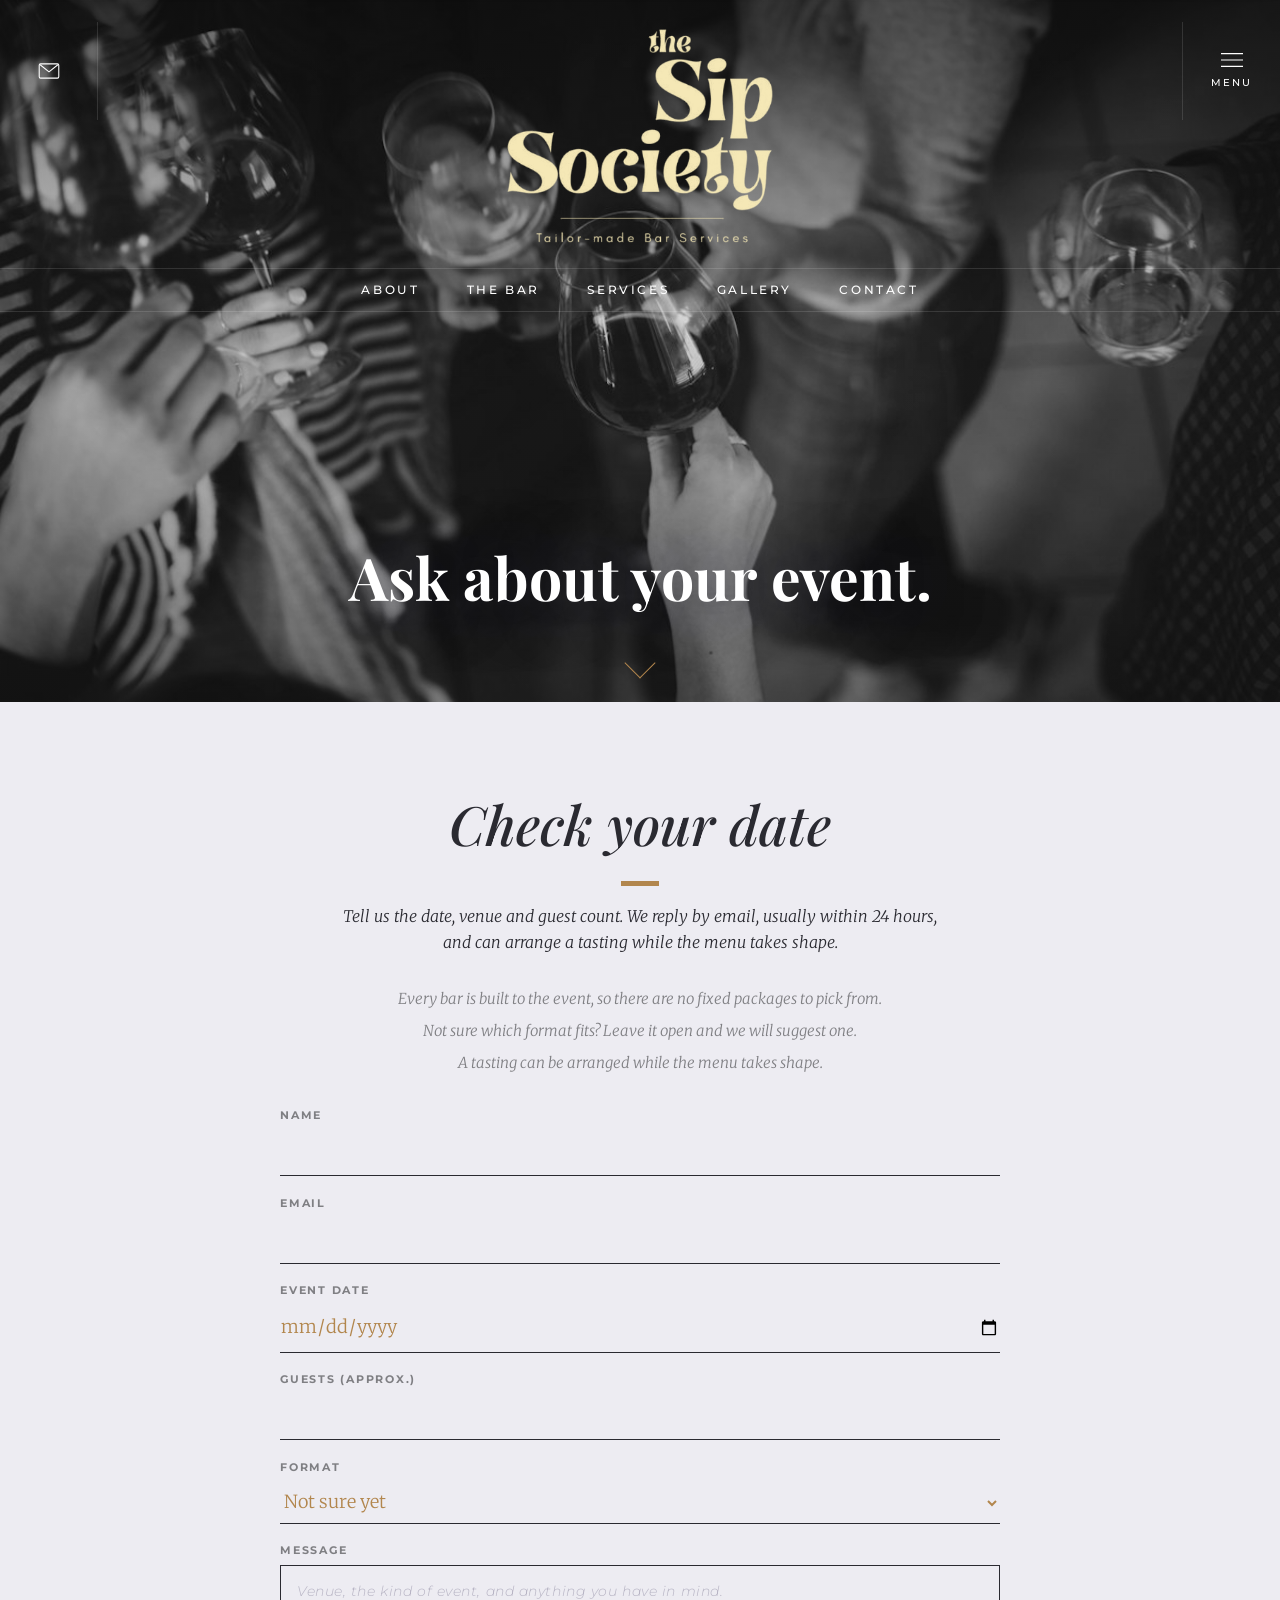
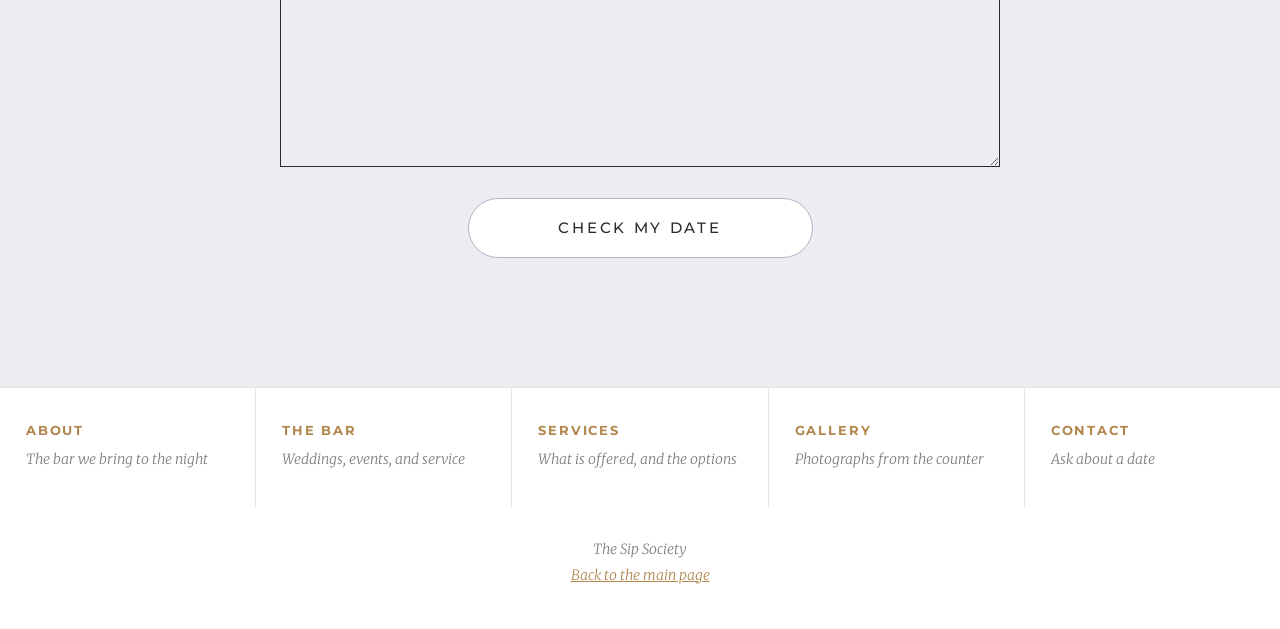
==== contact.html @ 560f7d2e "Add dedicated Contact and Services pages, update navigation links, and enhance form functionality wi" ====
<!DOCTYPE html>
<html lang="en">
  <head>
    <meta charset="utf-8">
    <meta name="viewport" content="width=device-width, initial-scale=1">
    <title>Contact — The Sip Society</title>
    <meta name="description" content="Ask The Sip Society about your wedding or event. Send the date, venue and guest count and we reply by email, usually within 24 hours.">
    <meta name="theme-color" content="#b2864d">
    <link rel="icon" href="images/mark.svg" type="image/svg+xml">
    <link rel="preconnect" href="https://fonts.googleapis.com">
    <link rel="preconnect" href="https://fonts.gstatic.com" crossorigin>
    <link href="https://fonts.googleapis.com/css2?family=Merriweather:ital,wght@0,300;0,400;1,300;1,400&family=Montserrat:wght@400;500;700&family=Playfair+Display:ital,wght@0,600;0,700;1,500;1,600;1,700&display=swap" rel="stylesheet">
    <link rel="stylesheet" href="css/styles.css">
  </head>
  <body>
    <a class="skip" href="#contact">Skip to the form</a>

    <header class="sticky-bar">
      <a class="sticky-brand" href="index.html">
        <img src="images/logo-ink.png" alt="The Sip Society" width="397" height="323">
      </a>
      <button class="rail-btn rail-btn-bar" type="button" data-menu-toggle aria-expanded="false" aria-controls="site-menu">
        <svg viewBox="0 0 24 16" aria-hidden="true"><path d="M0 1h24M0 8h24M0 15h24" fill="none" stroke="currentColor" stroke-width="1.2"/></svg>
        <span>Menu</span>
      </button>
    </header>

    <div class="overlay-menu" id="site-menu" hidden>
      <div class="overlay-top">
        <a class="overlay-brand" href="index.html"><img src="images/logo-word.png" alt="The Sip Society" width="397" height="323"></a>
        <button class="rail-btn rail-btn-close" type="button" data-menu-toggle aria-label="Close menu">
          <svg viewBox="0 0 18 18" aria-hidden="true"><path d="M1 1l16 16M17 1L1 17" fill="none" stroke="currentColor" stroke-width="1.2"/></svg>
          <span>Close</span>
        </button>
      </div>
      <nav class="overlay-nav" aria-label="Menu">
        <a href="index.html#about">About</a>
        <a href="index.html#bar">The bar</a>
        <a href="services.html">Services</a>
        <a href="gallery.html">Gallery</a>
        <a href="contact.html" aria-current="page">Contact</a>
      </nav>
    </div>

    <header class="hero hero-short">
      <div class="hero-photo hero-photo-contact" role="img" aria-label="Sample photograph of guests raising glasses"></div>
      <div class="hero-chrome">
        <a class="rail-link" href="contact.html">
          <svg viewBox="0 0 24 18" aria-hidden="true"><rect x="1" y="1" width="22" height="16" rx="1.5" fill="none" stroke="currentColor" stroke-width="1.2"/><path d="M2 2l10 8L22 2" fill="none" stroke="currentColor" stroke-width="1.2"/></svg>
          <span class="visually-hidden">Contact</span>
        </a>
        <a class="wordmark" href="index.html">
          <img src="images/logo-word.png" alt="The Sip Society, tailor-made bar services" width="397" height="323">
        </a>
        <button class="rail-btn" type="button" data-menu-toggle aria-expanded="false" aria-controls="site-menu">
          <svg viewBox="0 0 24 16" aria-hidden="true"><path d="M0 1h24M0 8h24M0 15h24" fill="none" stroke="currentColor" stroke-width="1.2"/></svg>
          <span>Menu</span>
        </button>
        <nav class="hero-nav" aria-label="Pages">
          <a href="index.html#about">About</a>
          <a href="index.html#bar">The bar</a>
          <a href="services.html">Services</a>
          <a href="gallery.html">Gallery</a>
          <a href="contact.html" aria-current="page">Contact</a>
        </nav>
      </div>
      <h1 class="hero-title">Ask about your event.</h1>
      <a class="scroll-cue" href="#contact">
        <span class="visually-hidden">Scroll</span>
      </a>
    </header>

    <main>
      <section class="contact-band" id="contact">
        <div class="contact-inner">
          <h2 class="dash">Check your date</h2>
          <p class="contact-lead">
            Tell us the date, venue and guest count. We reply by email, usually within 24 hours, and can arrange a tasting while the menu takes shape.
          </p>
          <ul class="contact-notes">
            <li>Every bar is built to the event, so there are no fixed packages to pick from.</li>
            <li>Not sure which format fits? Leave it open and we will suggest one.</li>
            <li>A tasting can be arranged while the menu takes shape.</li>
          </ul>
          <form class="contact-form" id="contact-form" action="https://api.web3forms.com/submit" method="POST" novalidate>
            <input type="hidden" name="access_key" value="aaf60021-49c6-46b3-924b-5795cc60d198">
            <input type="hidden" name="subject" value="The Sip Society event enquiry">
            <input class="hp" type="checkbox" name="botcheck" tabindex="-1" autocomplete="off" aria-hidden="true">
            <label>
              Name
              <input type="text" name="name" autocomplete="name" required maxlength="120">
            </label>
            <label>
              Email
              <input type="email" name="email" autocomplete="email" required maxlength="180">
            </label>
            <label>
              Event date
              <input type="date" name="event_date">
            </label>
            <label>
              Guests (approx.)
              <input type="number" name="guests" min="1" max="2000" inputmode="numeric">
            </label>
            <label>
              Format
              <select name="format">
                <option value="">Not sure yet</option>
                <option value="Intimate">Intimate</option>
                <option value="Signature">Signature</option>
                <option value="Full experience">Full experience</option>
              </select>
            </label>
            <label>
              Message
              <textarea name="message" rows="6" required maxlength="4000" placeholder="Venue, the kind of event, and anything you have in mind."></textarea>
            </label>
            <button class="pill pill-quiet" type="submit">Check my date</button>
            <p class="form-status" id="form-status" role="status"></p>
          </form>
        </div>
      </section>
    </main>

    <footer class="site-footer">
      <nav class="footer-nav" aria-label="Footer">
        <a href="index.html#about"><strong>About</strong><span>The bar we bring to the night</span></a>
        <a href="index.html#bar"><strong>The bar</strong><span>Weddings, events, and service</span></a>
        <a href="services.html"><strong>Services</strong><span>What is offered, and the options</span></a>
        <a href="gallery.html"><strong>Gallery</strong><span>Photographs from the counter</span></a>
        <a href="contact.html" aria-current="page"><strong>Contact</strong><span>Ask about a date</span></a>
      </nav>
      <div class="footer-meta">
        <p>The Sip Society</p>
        <p><a href="index.html">Back to the main page</a></p>
      </div>
    </footer>

    <script src="js/main.js"></script>
  </body>
</html>
---- css/styles.css ----
:root {
  --gold: #b2864d;
  --gold-deep: #a17a49;
  --ink: #2a2a31;
  --muted: #7f7f83;
  --line: #e5e5e6;
  --plum: #241e2d;
  --navy: #140958;
  --navy-line: #514983;
  --paper: #ffffff;
  --form: #edecf2;
  --serif: "Playfair Display", Georgia, "Times New Roman", serif;
  --body: "Merriweather", Georgia, serif;
  --sans: "Montserrat", "Avenir Next", "Segoe UI", sans-serif;
}

*,
*::before,
*::after {
  box-sizing: border-box;
}

html {
  scroll-behavior: smooth;
  scroll-padding-top: 104px;
}

body {
  margin: 0;
  color: var(--ink);
  background: var(--paper);
  font-family: var(--body);
  font-size: 17px;
  font-weight: 300;
  line-height: 1.6;
}

img {
  display: block;
  max-width: 100%;
}

a {
  color: inherit;
}

button,
input,
textarea {
  font: inherit;
}

.skip {
  position: absolute;
  left: 1rem;
  top: -4rem;
  z-index: 80;
  padding: 0.6rem 1rem;
  background: var(--gold);
  color: #fff;
  text-decoration: none;
}

.skip:focus {
  top: 1rem;
}

.visually-hidden {
  position: absolute;
  width: 1px;
  height: 1px;
  padding: 0;
  margin: -1px;
  overflow: hidden;
  clip: rect(0, 0, 0, 0);
  white-space: nowrap;
  border: 0;
}

.hp {
  position: absolute;
  left: -9999px;
}

.dash {
  position: relative;
}

.dash::after {
  content: "";
  display: block;
  width: 38px;
  height: 5px;
  margin-top: 14px;
  background: var(--gold);
}

.hero-title.dash::after,
h2.dash::after {
  margin-inline: auto;
}

/* Sticky bar */

.sticky-bar {
  position: fixed;
  top: 0;
  left: 0;
  right: 0;
  z-index: 25;
  display: flex;
  align-items: center;
  justify-content: space-between;
  height: 104px;
  padding-left: 22px;
  background: #fff;
  box-shadow: 0 2px 13px rgba(0, 0, 0, 0.07);
  transform: translateY(-110%);
  transition: transform 0.45s ease;
}

.sticky-bar.is-visible {
  transform: translateY(0);
}

.sticky-brand {
  display: flex;
  align-items: center;
  height: 100%;
  padding: 8px 0;
  text-decoration: none;
}

.sticky-brand img {
  width: auto;
  height: 88px;
}

/* Hero */

.hero {
  position: relative;
  min-height: 100vh;
  min-height: 100dvh;
  color: #fff;
  background: #1a1720;
  overflow: hidden;
}

.hero-short {
  min-height: 78vh;
}

.hero-photo {
  position: absolute;
  inset: 0;
  background:
    linear-gradient(to bottom, rgba(16, 14, 22, 0.62) 0%, rgba(16, 14, 22, 0.12) 42%, rgba(16, 14, 22, 0.35) 100%),
    url("../images/samples/hero.jpg") center / cover no-repeat;
  filter: grayscale(1) contrast(1.05);
}

.hero-photo-gallery {
  background:
    linear-gradient(to bottom, rgba(16, 14, 22, 0.62) 0%, rgba(16, 14, 22, 0.16) 46%, rgba(16, 14, 22, 0.45) 100%),
    url("../images/samples/reception.jpg") center / cover no-repeat;
  filter: grayscale(1) contrast(1.05);
}

.hero-photo-services {
  background:
    linear-gradient(to bottom, rgba(16, 14, 22, 0.62) 0%, rgba(16, 14, 22, 0.16) 46%, rgba(16, 14, 22, 0.45) 100%),
    url("../images/samples/bar.jpg") center / cover no-repeat;
  filter: grayscale(1) contrast(1.05);
}

.hero-photo-contact {
  background:
    linear-gradient(to bottom, rgba(16, 14, 22, 0.62) 0%, rgba(16, 14, 22, 0.16) 46%, rgba(16, 14, 22, 0.45) 100%),
    url("../images/samples/evening.jpg") center / cover no-repeat;
  filter: grayscale(1) contrast(1.05);
}

.hero-chrome {
  position: relative;
  z-index: 2;
}

.wordmark {
  position: relative;
  z-index: 2;
  display: block;
  width: min(280px, calc(100% - 180px));
  margin: 22px auto 0;
  text-decoration: none;
}

.wordmark img {
  width: 100%;
  height: auto;
}

.rail-link,
.rail-btn {
  position: absolute;
  top: 0;
  z-index: 3;
  display: flex;
  flex-direction: column;
  align-items: center;
  justify-content: center;
  gap: 7px;
  width: 98px;
  height: 98px;
  border: 0;
  background: transparent;
  color: #fff;
  cursor: pointer;
  text-decoration: none;
}

.rail-link {
  left: 0;
  border-right: 1px solid rgba(255, 255, 255, 0.12);
}

.rail-btn {
  right: 0;
  border-left: 1px solid rgba(255, 255, 255, 0.12);
  font-family: var(--sans);
  font-size: 10px;
  font-weight: 500;
  letter-spacing: 0.18em;
  text-transform: uppercase;
}

.rail-link svg,
.rail-btn svg {
  width: 22px;
  height: 16px;
}

.rail-btn-bar {
  position: static;
  width: 98px;
  height: 104px;
  border-left: 1px solid var(--line);
  color: var(--gold);
}

.rail-btn-close {
  position: static;
  width: 98px;
  height: 98px;
  border-left: 1px solid #4a4a50;
  color: var(--gold);
}

.hero-nav {
  position: relative;
  z-index: 2;
  margin-top: 18px;
  border-top: 1px solid rgba(255, 255, 255, 0.12);
  border-bottom: 1px solid rgba(255, 255, 255, 0.12);
  text-align: center;
}

.hero-nav a {
  display: inline-block;
  padding: 0 1.35rem;
  color: #fff;
  font-family: var(--sans);
  font-size: 12px;
  font-weight: 500;
  letter-spacing: 0.22em;
  line-height: 42px;
  text-decoration: none;
  text-transform: uppercase;
}

.hero-nav a:hover,
.hero-nav a:focus-visible,
.hero-nav a[aria-current="page"] {
  text-shadow: 0 0 12px rgba(255, 255, 255, 0.95);
}

.hero-title {
  position: absolute;
  right: 8%;
  bottom: 92px;
  left: 8%;
  z-index: 2;
  margin: 0;
  color: #fff;
  font-family: var(--serif);
  font-size: clamp(2.3rem, 4.6vw, 4.05rem);
  font-weight: 700;
  line-height: 1.12;
  text-align: center;
  text-shadow: 0 0 68px rgba(20, 20, 43, 0.98);
}

.scroll-cue {
  position: absolute;
  bottom: 28px;
  left: 50%;
  z-index: 2;
  width: 22px;
  height: 22px;
  border-right: 1.5px solid var(--gold);
  border-bottom: 1.5px solid var(--gold);
  transform: translateX(-50%) rotate(45deg);
}

/* Overlay menu */

.overlay-menu {
  position: fixed;
  inset: 0;
  z-index: 40;
  overflow: auto;
  background: var(--ink);
  color: #fff;
}

.overlay-menu[hidden] {
  display: none;
}

.overlay-top {
  display: flex;
  align-items: center;
  justify-content: space-between;
  min-height: 98px;
  padding-left: 40px;
  border-bottom: 1px solid #4a4a50;
}

.overlay-brand {
  display: grid;
  place-items: center;
  flex: none;
  width: 168px;
  height: 168px;
  border-radius: 50%;
  margin: 16px 0;
  background: #025121;
  overflow: hidden;
  text-decoration: none;
}

.overlay-brand img {
  width: 68%;
  height: auto;
}

.overlay-nav {
  display: grid;
  gap: 0.35rem;
  max-width: 640px;
  padding: 48px 40px 80px;
}

.overlay-nav a {
  color: var(--gold);
  font-family: var(--sans);
  font-size: 1.35rem;
  font-weight: 500;
  letter-spacing: 0.16em;
  text-decoration: none;
  text-transform: uppercase;
}

.overlay-nav a:hover,
.overlay-nav a:focus-visible,
.overlay-nav a[aria-current="page"] {
  color: #fff;
}

body.menu-open {
  overflow: hidden;
}

/* Split feature */

.split {
  display: grid;
  grid-template-columns: minmax(0, 1fr) minmax(300px, 480px);
  min-height: 680px;
  padding-inline: max(0px, calc((100% - 1100px) / 2));
  background: var(--ink);
  color: #fff;
}

.split-photo {
  position: relative;
  min-height: 520px;
  overflow: hidden;
}

.split-photo img {
  position: absolute;
  inset: 0;
  width: 100%;
  height: 100%;
  object-fit: cover;
}

.split-photo::after {
  content: "";
  position: absolute;
  inset: 40px;
  border: 1px solid rgba(255, 255, 255, 0.26);
  pointer-events: none;
}

.split-copy {
  display: flex;
  flex-direction: column;
  justify-content: center;
  padding: 72px 42px;
}

.split-copy h2 {
  margin: 0 0 18px;
  font-family: var(--serif);
  font-size: clamp(2rem, 3vw, 2.4rem);
  font-style: italic;
  font-weight: 500;
  line-height: 1.15;
  text-shadow: 4px 4px 0 rgba(255, 255, 255, 0.17);
}

.split-copy h2 img {
  width: min(250px, 100%);
  height: auto;
}

.kicker,
.vision-kicker,
.offer-kicker,
.preview-kicker,
.contact-lead,
.gallery-intro p {
  font-family: var(--body);
  font-style: italic;
  font-weight: 300;
}

.kicker {
  display: inline-block;
  margin: 0;
  font-size: 13px;
}

.split-copy p:not(.kicker) {
  margin: 0;
  padding: 28px 0 8px;
  font-size: 15px;
  font-style: italic;
  line-height: 1.7;
}

.more {
  display: inline-flex;
  align-items: center;
  justify-content: center;
  width: fit-content;
  min-height: 42px;
  margin-top: 18px;
  padding: 0 2.4rem;
  border: 1px solid var(--gold);
  color: #fff;
  font-family: var(--sans);
  font-size: 12px;
  font-weight: 700;
  letter-spacing: 0.14em;
  text-decoration: none;
  text-transform: lowercase;
}

.more:hover,
.more:focus-visible {
  background: var(--gold);
}

.more-dark {
  color: var(--ink);
  margin: 8px auto 0;
}

/* Navy vision */

.vision {
  padding: 36px;
  background: var(--navy);
  color: #fff;
}

.vision-frame {
  max-width: 760px;
  margin: 0 auto;
  padding: 48px 28px 56px;
  border: 1px solid var(--navy-line);
  text-align: center;
}

.vision-mark {
  width: min(240px, 72%);
  height: auto;
  margin: 8px auto 18px;
}

.vision h2 {
  display: inline-block;
  margin: 18px 0 0;
  font-family: var(--serif);
  font-size: clamp(2.4rem, 5vw, 3.4rem);
  font-style: italic;
  font-weight: 500;
  line-height: 1.1;
  text-shadow: 4px 4px 0 rgba(255, 255, 255, 0.17);
}

.vision h2.dash::after {
  margin-top: 16px;
}

.vision-kicker {
  margin: 18px 0 0;
  font-size: 18px;
}

.vision-frame > p:last-of-type {
  max-width: 640px;
  margin: 28px auto 8px;
  font-size: 15px;
  font-style: italic;
  line-height: 1.7;
}

.vision .more {
  margin-top: 28px;
  color: var(--gold);
}

.vision .more:hover,
.vision .more:focus-visible {
  color: #fff;
}

/* Offer */

.offer {
  padding: 110px 28px 48px;
  background: var(--plum);
  color: #fff;
}

.offer-frame {
  position: relative;
  max-width: 1100px;
  margin: 0 auto;
  padding: 78px 18px 28px;
  border: 1px solid var(--gold-deep);
  text-align: center;
}

.offer h2 {
  position: absolute;
  top: 0;
  right: 0;
  left: 0;
  margin: 0;
  font-family: var(--serif);
  font-size: clamp(2.4rem, 5vw, 4rem);
  font-style: italic;
  font-weight: 500;
  line-height: 1;
  text-shadow: 4px 4px 0 rgba(255, 255, 255, 0.17);
  transform: translateY(-58%);
}

.offer h2 span {
  display: inline-block;
  padding: 0 28px;
  background: var(--plum);
}

.offer h2 span.dash::after {
  margin-inline: auto;
}

.offer-kicker {
  margin: 0 0 36px;
  font-size: 18px;
}

.offer-grid {
  display: grid;
  grid-template-columns: repeat(3, minmax(0, 1fr));
  gap: 1px;
  margin: 0;
  padding: 0;
  list-style: none;
  background: #4a4a50;
}

.offer-grid li {
  padding: 36px 26px 42px;
  background: var(--plum);
}

.offer-grid a {
  display: block;
  color: inherit;
  text-decoration: none;
}

.offer-grid a:hover h3,
.offer-grid a:focus-visible h3 {
  color: var(--gold);
}

.offer-grid h3 {
  margin: 0 0 14px;
  color: #fff;
  font-family: var(--sans);
  font-size: 20px;
  font-weight: 500;
  letter-spacing: 0.06em;
}

.offer-grid p {
  margin: 0;
  color: var(--gold);
  font-size: 16px;
  font-style: italic;
  line-height: 1.65;
}

/* Lines */

.lines {
  position: relative;
  padding: 72px max(12%, calc((100% - 1100px) / 2)) 80px;
  text-align: center;
}

.lines h2 {
  margin: 0 0 36px;
  color: var(--gold);
  font-family: var(--serif);
  font-size: clamp(2rem, 4vw, 2.8rem);
  font-style: italic;
  font-weight: 500;
  letter-spacing: 0.08em;
  line-height: 1.2;
  text-shadow: 4px 4px 0 rgba(0, 0, 0, 0.06);
}

.line-viewport {
  position: relative;
  min-height: 11rem;
}

.line-slide {
  position: absolute;
  top: 0;
  right: 0;
  left: 0;
  margin: 0;
  color: var(--ink);
  font-family: var(--serif);
  font-size: clamp(1.55rem, 3vw, 2.35rem);
  font-style: italic;
  font-weight: 500;
  line-height: 1.35;
  opacity: 0;
  transition: opacity 0.45s ease;
}

.line-slide.is-active {
  opacity: 1;
}

.line-controls button {
  position: absolute;
  top: 58%;
  display: grid;
  place-items: center;
  width: 42px;
  height: 42px;
  padding: 0;
  border: 0;
  background: transparent;
  color: var(--gold);
  cursor: pointer;
}

.line-controls button[data-line="prev"] {
  left: 2%;
}

.line-controls button[data-line="next"] {
  right: 2%;
}

.line-controls svg {
  width: 16px;
  height: 28px;
}

/* Preview */

.preview {
  padding: 20px 6% 80px;
  text-align: center;
}

.preview h2 {
  display: inline-block;
  margin: 10px 0 0;
  color: var(--ink);
  font-family: var(--serif);
  font-size: clamp(2.6rem, 5vw, 3.8rem);
  font-style: italic;
  font-weight: 500;
}

.preview-kicker {
  margin: 8px auto 36px;
  color: var(--gold);
  font-size: 14px;
  letter-spacing: 0.08em;
}

.preview-grid {
  display: grid;
  grid-template-columns: repeat(3, minmax(0, 1fr));
  gap: 22px;
  max-width: 1100px;
  margin: 0 auto 28px;
  padding: 0;
  list-style: none;
}

.preview-grid a {
  display: block;
  color: var(--ink);
  text-decoration: none;
}

.preview-grid img {
  width: 100%;
  height: 280px;
  object-fit: cover;
}

.preview-grid span {
  display: block;
  margin-top: 10px;
  font-family: var(--serif);
  font-size: 1.25rem;
  font-style: italic;
}

/* Gallery page */

.gallery-intro {
  max-width: 720px;
  margin: 0 auto;
  padding: 56px 8% 10px;
  text-align: center;
}

.gallery-intro p {
  margin: 0;
  color: var(--gold);
  font-size: 18px;
}

.gallery {
  display: grid;
  grid-template-columns: 1fr 1fr;
  gap: 42px 36px;
  max-width: 1100px;
  margin: 0 auto;
  padding: 36px 6% 90px;
  list-style: none;
}

.gallery li:first-child {
  grid-column: 1 / -1;
}

.gallery figure {
  margin: 0;
}

.gallery img {
  width: 100%;
  height: 360px;
  object-fit: cover;
}

.gallery li:first-child img {
  height: min(68vh, 620px);
}

.gallery figcaption {
  margin-top: 12px;
  font-family: var(--serif);
  font-size: 1.45rem;
  font-style: italic;
  font-weight: 500;
}

.gallery figcaption.dash::after {
  margin-top: 10px;
}

/* Contact */

.contact-band {
  background: var(--form);
  padding: 78px 8% 88px;
}

.contact-inner {
  max-width: 720px;
  margin: 0 auto;
  text-align: center;
}

.contact-inner h2 {
  display: inline-block;
  margin: 0;
  color: var(--ink);
  font-family: var(--serif);
  font-size: clamp(2.4rem, 5vw, 3.4rem);
  font-style: italic;
  font-weight: 500;
}

.contact-lead {
  margin: 18px auto 32px;
  max-width: 38rem;
  color: var(--ink);
  font-size: 16px;
}

.contact-notes {
  display: grid;
  gap: 8px;
  max-width: 38rem;
  margin: 0 auto 32px;
  padding: 0;
  color: var(--muted);
  font-size: 15px;
  font-style: italic;
  list-style: none;
}

.contact-form select {
  width: 100%;
  border: 0;
  border-bottom: 1px solid var(--ink);
  border-radius: 0;
  background: transparent;
  color: var(--gold);
  font-family: var(--body);
  font-size: 18px;
  font-weight: 300;
  padding: 0.45rem 0 0.55rem;
}

.contact-form select:focus-visible {
  outline: 2px solid var(--gold);
  outline-offset: 3px;
}

.contact-form {
  display: grid;
  gap: 1.15rem;
  text-align: left;
}

.contact-form label {
  display: grid;
  gap: 0.35rem;
  color: var(--muted);
  font-family: var(--sans);
  font-size: 11px;
  font-weight: 700;
  letter-spacing: 0.16em;
  text-transform: uppercase;
}

.contact-form input,
.contact-form textarea {
  width: 100%;
  border: 0;
  border-bottom: 1px solid var(--ink);
  border-radius: 0;
  background: transparent;
  color: var(--gold);
  font-family: var(--body);
  font-size: 18px;
  font-weight: 300;
  padding: 0.45rem 0 0.55rem;
}

.contact-form textarea {
  border: 1px solid var(--ink);
  min-height: 180px;
  padding: 0.85rem 1rem;
  resize: vertical;
}

.contact-form input:focus-visible,
.contact-form textarea:focus-visible,
a:focus-visible,
button:focus-visible {
  outline: 2px solid var(--gold);
  outline-offset: 3px;
}

.contact-form input::placeholder,
.contact-form textarea::placeholder {
  color: #b7b4c4;
  font-family: var(--sans);
  font-size: 14px;
  font-style: italic;
  letter-spacing: 0.04em;
}

.pill {
  display: flex;
  align-items: center;
  justify-content: center;
  width: min(345px, 92%);
  min-height: 60px;
  margin: 12px auto 0;
  padding: 0 1.2rem;
  border: 0;
  border-radius: 30px;
  background: var(--gold);
  color: #fff;
  font-family: var(--sans);
  font-size: 15px;
  font-weight: 500;
  letter-spacing: 0.18em;
  text-align: center;
  text-decoration: none;
  text-transform: uppercase;
  cursor: pointer;
}

.pill:hover,
.pill:focus-visible {
  background: #9a7340;
}

.pill-quiet {
  border: 1px solid #b4b2c0;
  background: #fff;
  color: var(--ink);
}

.pill-quiet:hover,
.pill-quiet:focus-visible {
  border-color: var(--gold);
  background: var(--gold);
  color: #fff;
}

.pill:disabled {
  opacity: 0.65;
  cursor: wait;
}

.form-status {
  min-height: 1.4rem;
  margin: 0;
  color: var(--ink);
  font-family: var(--body);
  font-size: 15px;
  font-style: italic;
  text-align: center;
}

/* Footer */

.site-footer {
  color: var(--ink);
}

.footer-cta {
  padding: 78px 8% 70px;
  background: var(--ink);
  color: #fff;
  text-align: center;
}

.footer-cta h2 {
  margin: 0;
  font-family: var(--serif);
  font-size: clamp(2.1rem, 4vw, 2.75rem);
  font-style: italic;
  font-weight: 500;
}

.footer-nav {
  display: grid;
  grid-template-columns: repeat(5, minmax(0, 1fr));
  gap: 1px;
  background: var(--line);
  border-top: 1px solid var(--line);
}

.footer-nav a {
  display: grid;
  gap: 8px;
  padding: 32px 26px 36px;
  background: #fff;
  text-decoration: none;
}

.footer-nav strong {
  color: var(--gold);
  font-family: var(--sans);
  font-size: 13px;
  font-weight: 700;
  letter-spacing: 0.14em;
  text-transform: uppercase;
}

.footer-nav span,
.footer-meta {
  color: var(--muted);
  font-family: var(--body);
  font-size: 14px;
  font-style: italic;
  font-weight: 300;
}

.footer-meta {
  padding: 28px 8% 40px;
  text-align: center;
}

.footer-meta p {
  margin: 0.2rem 0;
}

.footer-meta a {
  color: var(--gold);
}

@media (max-width: 900px) {
  .hero-nav {
    display: none;
  }

  .wordmark {
    width: min(220px, calc(100% - 160px));
    margin-top: 16px;
  }

  .hero-title {
    bottom: 64px;
  }

  .split,
  .offer-grid,
  .preview-grid,
  .footer-nav,
  .gallery {
    grid-template-columns: 1fr;
  }

  .split-photo {
    min-height: 320px;
    height: 70vw;
  }

  .split-photo::after {
    inset: 16px;
  }

  .offer {
    padding-top: 84px;
  }

  .offer h2 {
    font-size: 2.2rem;
  }

  .gallery li:first-child img,
  .gallery img,
  .preview-grid img {
    height: 240px;
  }

  .line-controls button[data-line="prev"] {
    left: 0;
  }

  .line-controls button[data-line="next"] {
    right: 0;
  }

  .lines {
    padding-inline: 18%;
  }
}

@media (max-width: 620px) {
  .rail-link,
  .rail-btn,
  .rail-btn-close {
    width: 72px;
    height: 72px;
  }

  .wordmark {
    width: min(190px, calc(100% - 156px));
  }

  html {
    scroll-padding-top: 84px;
  }

  .sticky-bar {
    height: 84px;
  }

  .sticky-brand img {
    height: 68px;
  }

  .overlay-brand {
    width: 120px;
    height: 120px;
  }

  .rail-btn-bar {
    height: 84px;
  }

  .overlay-top,
  .overlay-nav {
    padding-left: 20px;
    padding-right: 16px;
  }

  .split-copy,
  .vision,
  .contact-band {
    padding-left: 22px;
    padding-right: 22px;
  }

  .vision {
    padding-top: 22px;
    padding-bottom: 22px;
  }
}

@media (prefers-reduced-motion: reduce) {
  html {
    scroll-behavior: auto;
  }

  .sticky-bar,
  .line-slide {
    transition: none;
  }
}


/* Hero copy and CTAs */

.hero-copy {
  position: absolute;
  right: 8%;
  bottom: 84px;
  left: 8%;
  z-index: 2;
  text-align: center;
}

.hero-copy .hero-title {
  position: static;
}

.hero-eyebrow {
  margin: 0 0 14px;
  color: #fff;
  font-family: var(--sans);
  font-size: 12px;
  font-weight: 700;
  letter-spacing: 0.28em;
  text-transform: uppercase;
  text-shadow: 0 0 24px rgba(20, 20, 43, 0.9);
}

.hero-sub {
  max-width: 34rem;
  margin: 18px auto 0;
  font-size: 16px;
  font-style: italic;
  text-shadow: 0 0 24px rgba(20, 20, 43, 0.95);
}

.hero-cta {
  margin-top: 26px;
}

.sticky-cta {
  margin-left: auto;
  margin-right: 22px;
  padding: 0.7rem 1.4rem;
  border-radius: 24px;
  background: var(--gold);
  color: #fff;
  font-family: var(--sans);
  font-size: 12px;
  font-weight: 500;
  letter-spacing: 0.16em;
  text-decoration: none;
  text-transform: uppercase;
}

/* Included, formats, cocktails, steps */

.included,
.formats,
.cocktails,
.steps {
  padding: 84px 6%;
  text-align: center;
}

.included h2,
.formats h2,
.cocktails h2,
.steps h2 {
  display: inline-block;
  margin: 0;
  font-family: var(--serif);
  font-size: clamp(2.2rem, 4.5vw, 3.2rem);
  font-style: italic;
  font-weight: 500;
  line-height: 1.15;
}

.included-list,
.formats-grid,
.cocktail-grid,
.steps-list {
  display: grid;
  gap: 24px;
  max-width: 1100px;
  margin: 40px auto 0;
  padding: 0;
  list-style: none;
}

.included-list {
  grid-template-columns: repeat(4, minmax(0, 1fr));
}

.included-list li {
  display: grid;
  gap: 8px;
  justify-items: center;
}

.included-list svg {
  width: 38px;
  height: 38px;
  fill: none;
  stroke: var(--gold);
  stroke-width: 1.2;
  stroke-linejoin: round;
  stroke-linecap: round;
}

.included-list strong {
  font-family: var(--sans);
  font-size: 13px;
  font-weight: 700;
  letter-spacing: 0.16em;
  text-transform: uppercase;
}

.included-list span {
  font-size: 14px;
  font-style: italic;
}

.formats {
  background: var(--form);
}

.formats-kicker,
.cocktails-kicker {
  margin: 14px 0 0;
  color: var(--gold-deep);
  font-style: italic;
}

.formats-grid {
  grid-template-columns: repeat(3, minmax(0, 1fr));
}

.formats-grid li {
  position: relative;
  padding: 40px 28px 44px;
  border: 1px solid var(--line);
  background: #fff;
  transition: transform 0.3s ease, box-shadow 0.3s ease;
}

.formats-grid li:hover {
  transform: translateY(-4px);
  box-shadow: 0 14px 30px rgba(36, 30, 45, 0.12);
}

.formats-grid li.is-popular {
  border-color: var(--gold);
}

.formats-grid h3,
.cocktail-grid h3,
.steps-list h3 {
  margin: 0 0 10px;
  font-family: var(--serif);
  font-size: 1.5rem;
  font-style: italic;
  font-weight: 500;
}

.formats-grid p,
.cocktail-grid p,
.steps-list p {
  margin: 0;
  font-size: 15px;
  font-style: italic;
}

.badge {
  position: absolute;
  top: -12px;
  left: 50%;
  padding: 4px 14px;
  background: var(--gold);
  color: #fff;
  font-family: var(--sans);
  font-size: 10px;
  font-weight: 700;
  letter-spacing: 0.18em;
  text-transform: uppercase;
  transform: translateX(-50%);
  white-space: nowrap;
}

.cocktail-grid {
  grid-template-columns: repeat(3, minmax(0, 1fr));
}

.cocktail-grid li {
  overflow: hidden;
}

.cocktail-grid img {
  width: 100%;
  height: 300px;
  margin-bottom: 16px;
  object-fit: cover;
  transition: transform 0.6s ease;
}

.cocktail-grid li:hover img {
  transform: scale(1.04);
}

.steps {
  background: var(--plum);
  color: #fff;
}

.steps-list {
  grid-template-columns: repeat(3, minmax(0, 1fr));
  margin-bottom: 40px;
}

.step-n {
  display: inline-grid;
  place-items: center;
  width: 52px;
  height: 52px;
  margin-bottom: 14px;
  border: 1px solid var(--gold);
  border-radius: 50%;
  color: var(--gold);
  font-family: var(--serif);
  font-size: 1.4rem;
}

/* Scroll reveal */

.reveal {
  opacity: 0;
  transform: translateY(24px);
  transition: opacity 0.8s ease, transform 0.8s ease;
}

.reveal.is-in {
  opacity: 1;
  transform: none;
}

@media (prefers-reduced-motion: reduce) {
  .reveal {
    opacity: 1;
    transform: none;
    transition: none;
  }
}

@media (max-width: 860px) {
  .included-list {
    grid-template-columns: repeat(2, minmax(0, 1fr));
  }

  .formats-grid,
  .cocktail-grid,
  .steps-list {
    grid-template-columns: 1fr;
  }

  .hero-copy {
    bottom: 70px;
  }

  .sticky-cta {
    padding: 0.6rem 1rem;
    font-size: 11px;
  }
}
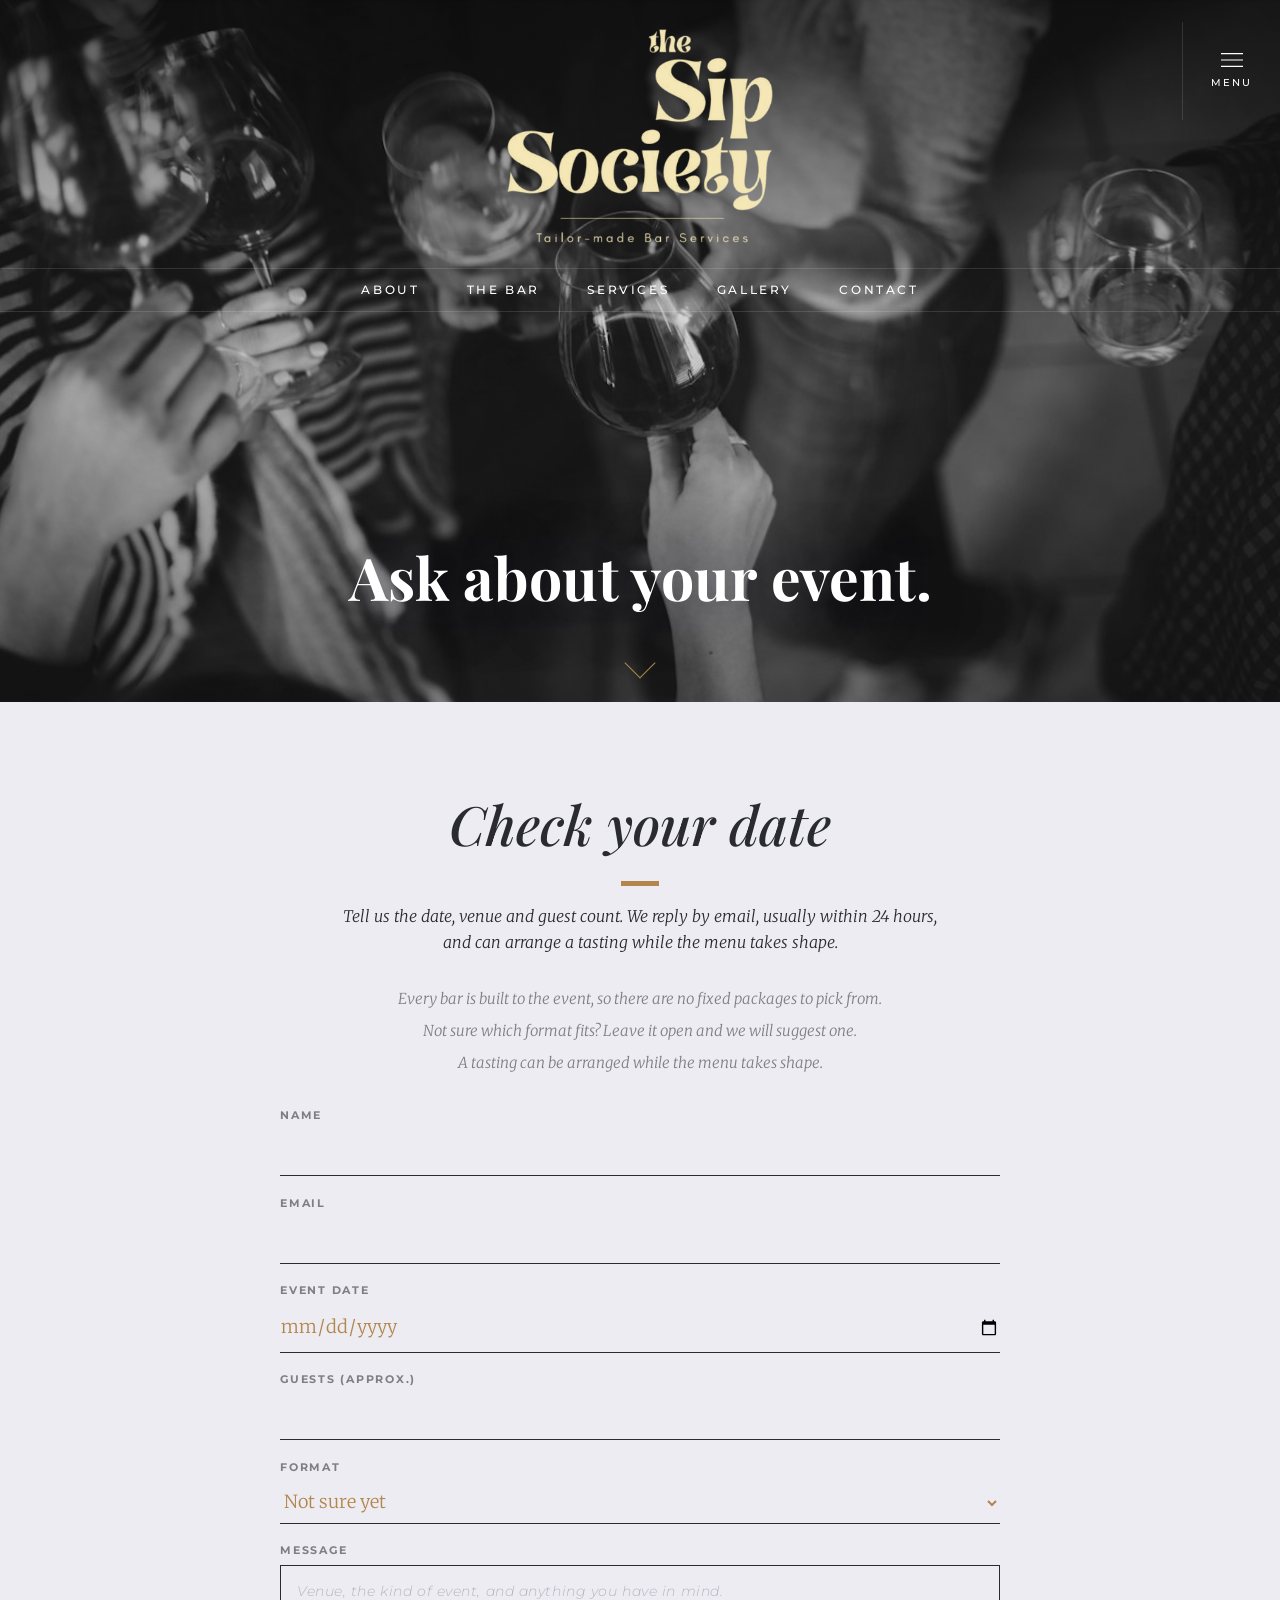
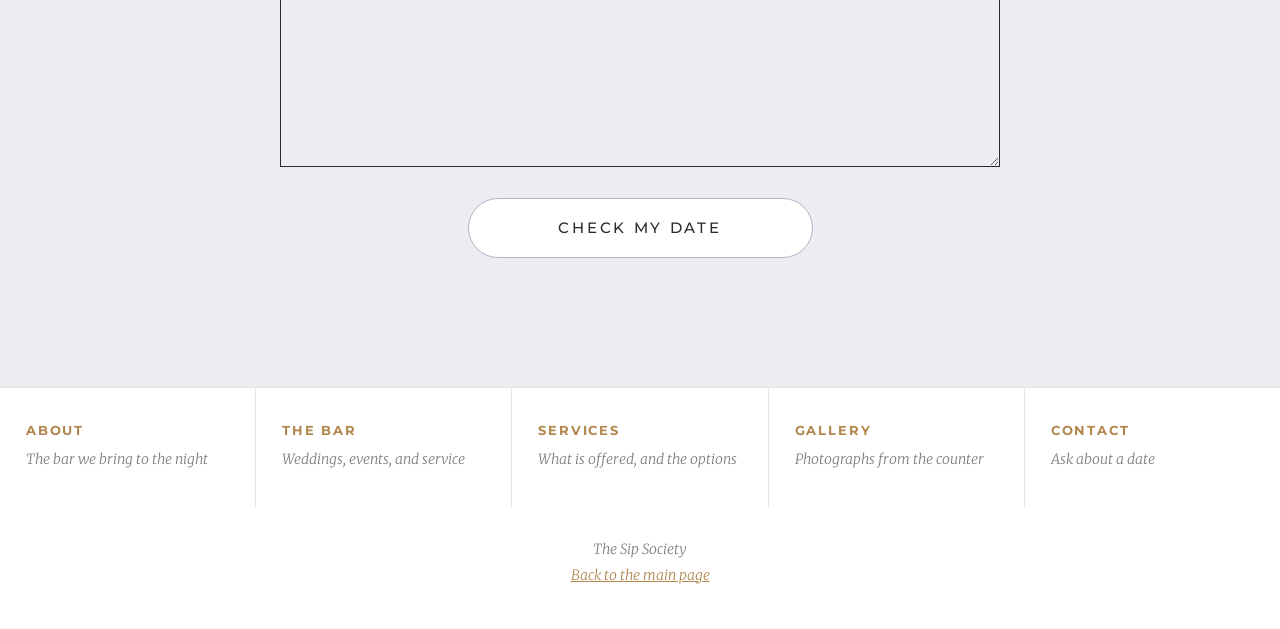
==== commit d147123a: "Update contact hero and amend 'care to know more' link to point to Services page" ====
--- a/contact.html
+++ b/contact.html
@@ -45,10 +45,6 @@
     <header class="hero hero-short">
       <div class="hero-photo hero-photo-contact" role="img" aria-label="Sample photograph of guests raising glasses"></div>
       <div class="hero-chrome">
-        <a class="rail-link" href="contact.html">
-          <svg viewBox="0 0 24 18" aria-hidden="true"><rect x="1" y="1" width="22" height="16" rx="1.5" fill="none" stroke="currentColor" stroke-width="1.2"/><path d="M2 2l10 8L22 2" fill="none" stroke="currentColor" stroke-width="1.2"/></svg>
-          <span class="visually-hidden">Contact</span>
-        </a>
         <a class="wordmark" href="index.html">
           <img src="images/logo-word.png" alt="The Sip Society, tailor-made bar services" width="397" height="323">
         </a>
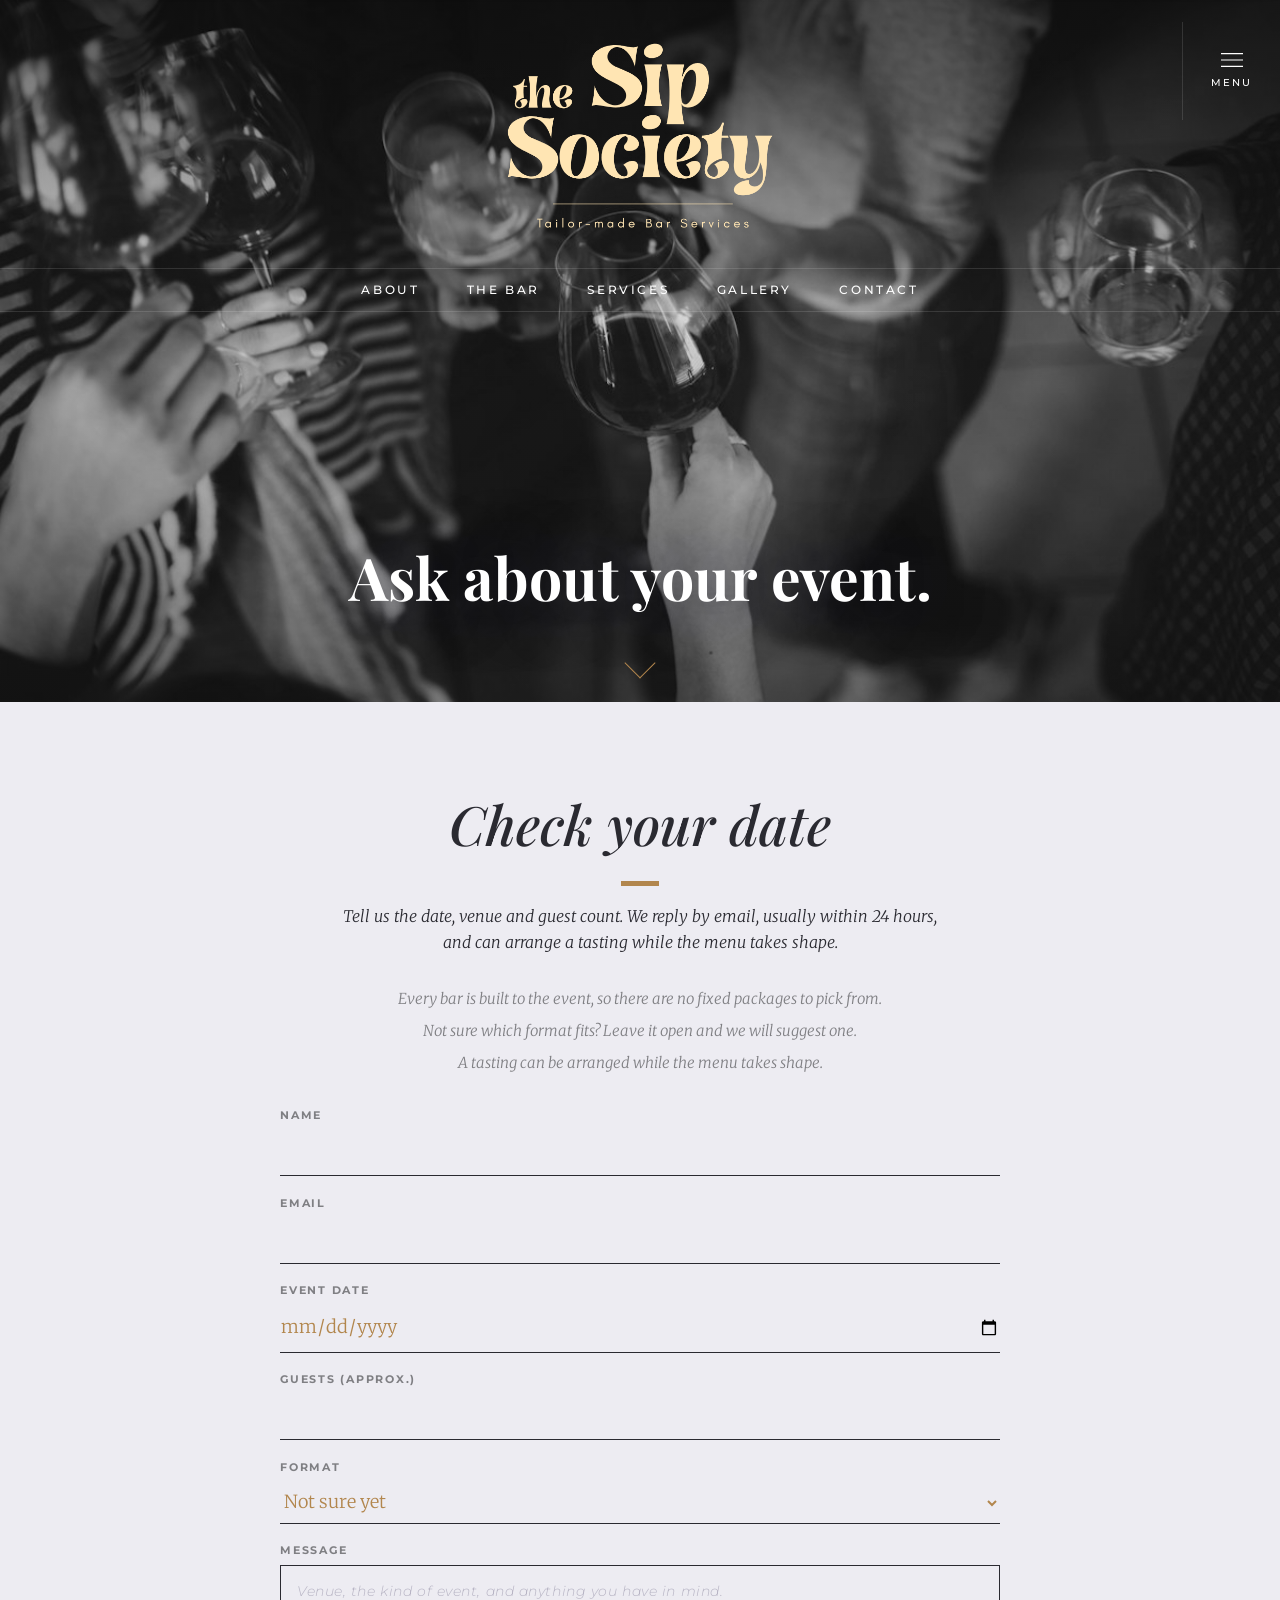
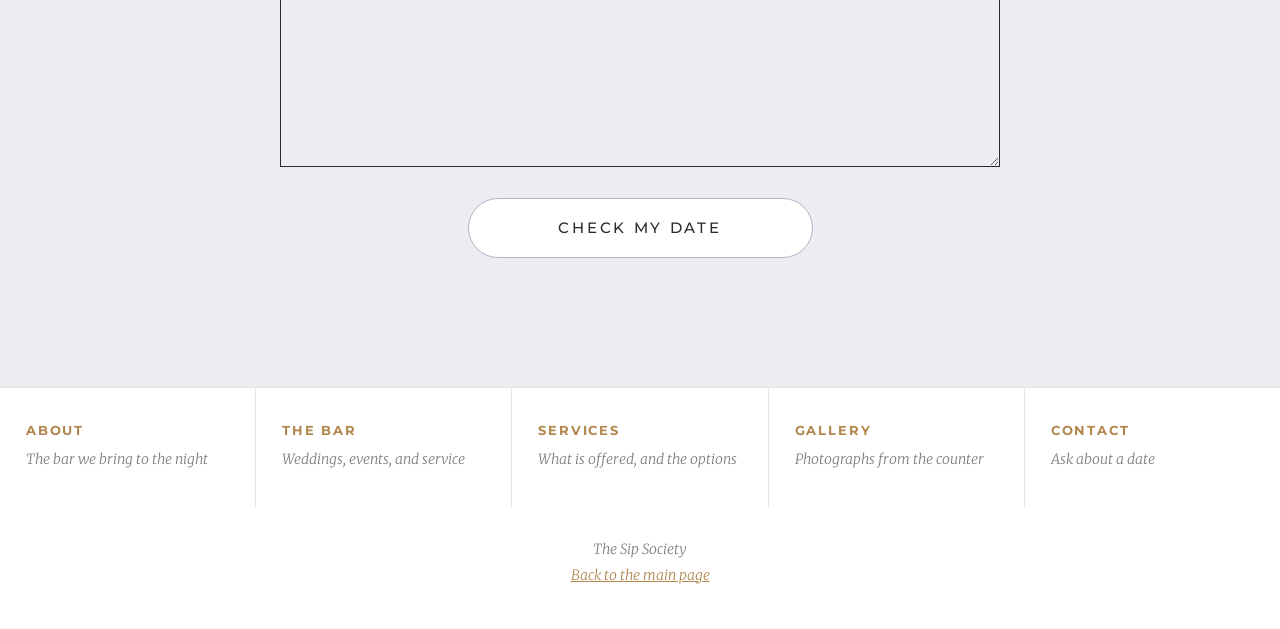
==== commit 5229431e: "Update logo dimensions and switch theme colors from navy to green" ====
--- a/contact.html
+++ b/contact.html
@@ -17,7 +17,7 @@
 
     <header class="sticky-bar">
       <a class="sticky-brand" href="index.html">
-        <img src="images/logo-ink.png" alt="The Sip Society" width="397" height="323">
+        <img src="images/logo-ink.png" alt="The Sip Society" width="517" height="297">
       </a>
       <button class="rail-btn rail-btn-bar" type="button" data-menu-toggle aria-expanded="false" aria-controls="site-menu">
         <svg viewBox="0 0 24 16" aria-hidden="true"><path d="M0 1h24M0 8h24M0 15h24" fill="none" stroke="currentColor" stroke-width="1.2"/></svg>
--- a/css/styles.css
+++ b/css/styles.css
@@ -5,8 +5,8 @@
   --muted: #7f7f83;
   --line: #e5e5e6;
   --plum: #241e2d;
-  --navy: #140958;
-  --navy-line: #514983;
+  --green: #013916;
+  --green-line: #4f7a60;
   --paper: #ffffff;
   --form: #edecf2;
   --serif: "Playfair Display", Georgia, "Times New Roman", serif;
@@ -344,7 +344,7 @@
   height: 168px;
   border-radius: 50%;
   margin: 16px 0;
-  background: #025121;
+  background: var(--green);
   overflow: hidden;
   text-decoration: none;
 }
@@ -489,11 +489,11 @@
   margin: 8px auto 0;
 }
 
-/* Navy vision */
+/* Green vision */
 
 .vision {
   padding: 36px;
-  background: var(--navy);
+  background: var(--green);
   color: #fff;
 }
 
@@ -501,7 +501,7 @@
   max-width: 760px;
   margin: 0 auto;
   padding: 48px 28px 56px;
-  border: 1px solid var(--navy-line);
+  border: 1px solid var(--green-line);
   text-align: center;
 }
 
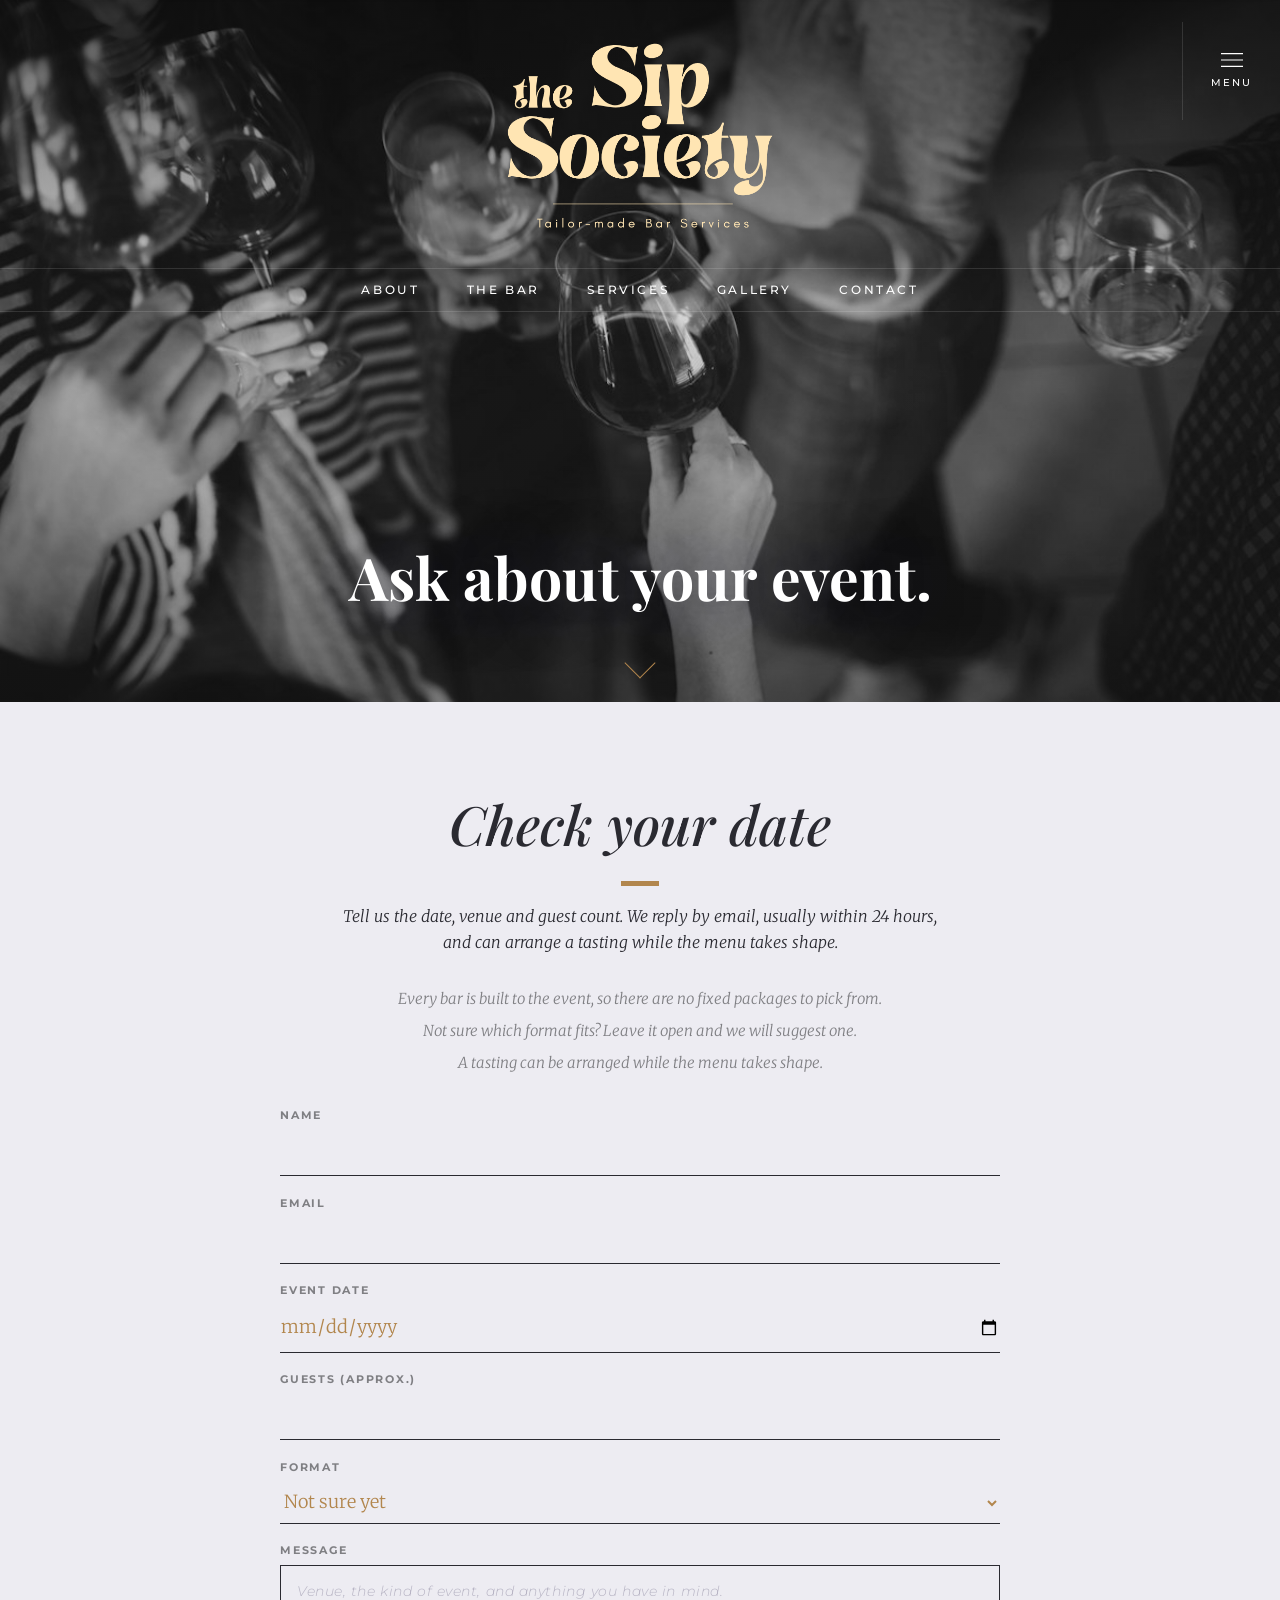
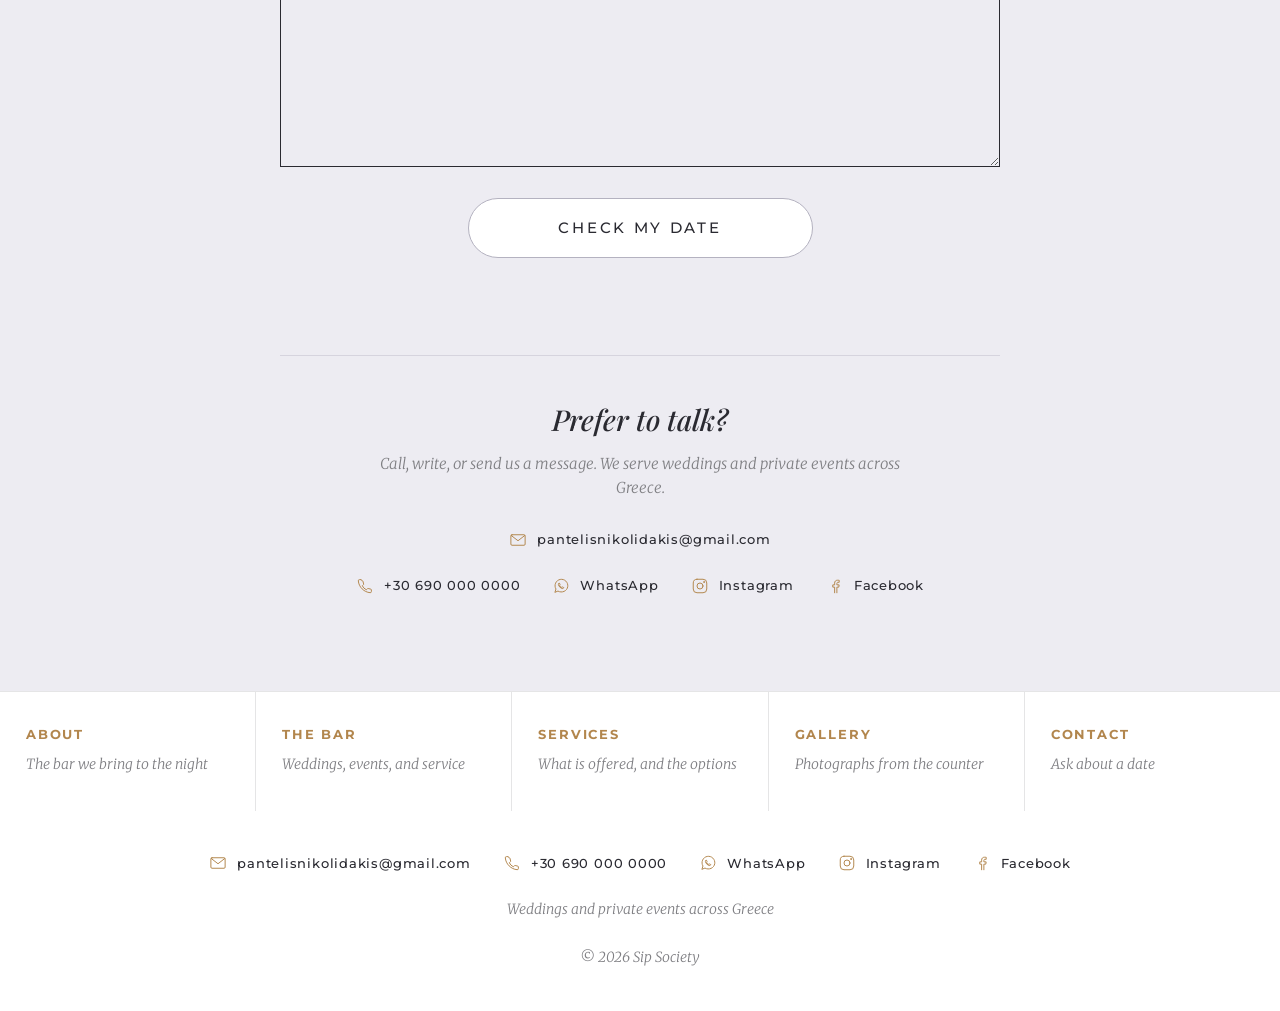
==== commit dbb03de4: "Add contact details to footer and Contact page, include structured data for SEO, and introduce respo" ====
--- a/contact.html
+++ b/contact.html
@@ -11,6 +11,24 @@
     <link rel="preconnect" href="https://fonts.gstatic.com" crossorigin>
     <link href="https://fonts.googleapis.com/css2?family=Merriweather:ital,wght@0,300;0,400;1,300;1,400&family=Montserrat:wght@400;500;700&family=Playfair+Display:ital,wght@0,600;0,700;1,500;1,600;1,700&display=swap" rel="stylesheet">
     <link rel="stylesheet" href="css/styles.css">
+    <!-- TODO: telephone is a placeholder; add "url" and "image" once the domain is live -->
+    <script type="application/ld+json">
+    {
+      "@context": "https://schema.org",
+      "@type": "LocalBusiness",
+      "name": "The Sip Society",
+      "legalName": "Sip Society",
+      "description": "Tailor-made wedding bar and cocktail service for weddings and private events.",
+      "email": "pantelisnikolidakis@gmail.com",
+      "telephone": "+30 690 000 0000",
+      "address": { "@type": "PostalAddress", "addressCountry": "GR" },
+      "areaServed": { "@type": "Country", "name": "Greece" },
+      "sameAs": [
+        "https://www.instagram.com/pantelisnikolidakis/",
+        "https://www.facebook.com/share/1DG5RxUV88/"
+      ]
+    }
+    </script>
   </head>
   <body>
     <a class="skip" href="#contact">Skip to the form</a>
@@ -114,6 +132,18 @@
             <button class="pill pill-quiet" type="submit">Check my date</button>
             <p class="form-status" id="form-status" role="status"></p>
           </form>
+          <div class="contact-direct">
+            <h3>Prefer to talk?</h3>
+            <p>Call, write, or send us a message. We serve weddings and private events across Greece.</p>
+            <ul class="contact-links">
+              <li class="contact-email"><a href="mailto:pantelisnikolidakis@gmail.com"><svg viewBox="0 0 24 24" aria-hidden="true"><rect x="2.5" y="5" width="19" height="14" rx="1.5"/><path d="M3 6l9 7 9-7"/></svg><span>pantelisnikolidakis@gmail.com</span></a></li>
+              <!-- TODO: placeholder phone and WhatsApp numbers, replace with the real ones -->
+              <li><a href="tel:+306900000000"><svg viewBox="0 0 24 24" aria-hidden="true"><path d="M6.6 3.5h-2a1.5 1.5 0 0 0-1.5 1.6c.6 8.2 7.6 15.2 15.8 15.8a1.5 1.5 0 0 0 1.6-1.5v-2.2a1 1 0 0 0-.8-1l-3.5-.9a1 1 0 0 0-1 .3l-1.4 1.5a12 12 0 0 1-5.4-5.4l1.5-1.4a1 1 0 0 0 .3-1l-.9-3.5a1 1 0 0 0-1-.8z"/></svg><span>+30 690 000 0000</span></a></li>
+              <li><a href="https://wa.me/306900000000" target="_blank" rel="noopener"><svg viewBox="0 0 24 24" aria-hidden="true"><path d="M4 20l1.3-4A8.5 8.5 0 1 1 8.4 19z"/><path d="M9.2 8.6c.3-.4.7-.4.9 0l.6 1.3c.1.3 0 .5-.2.7l-.4.4a5 5 0 0 0 2.9 2.9l.4-.4c.2-.2.4-.3.7-.2l1.3.6c.4.2.4.6 0 .9-.6.6-1.4.8-2.2.5a7.5 7.5 0 0 1-4.5-4.5c-.3-.8-.1-1.6.5-2.2z"/></svg><span>WhatsApp</span></a></li>
+              <li><a href="https://www.instagram.com/pantelisnikolidakis/" target="_blank" rel="noopener"><svg viewBox="0 0 24 24" aria-hidden="true"><rect x="3" y="3" width="18" height="18" rx="5"/><circle cx="12" cy="12" r="4"/><circle cx="17.3" cy="6.7" r=".6"/></svg><span>Instagram</span></a></li>
+              <li><a href="https://www.facebook.com/share/1DG5RxUV88/" target="_blank" rel="noopener"><svg viewBox="0 0 24 24" aria-hidden="true"><path d="M14.5 21v-7.5h2.6l.4-3h-3V8.6c0-.9.3-1.5 1.6-1.5h1.5V4.4a20 20 0 0 0-2.3-.1c-2.3 0-3.8 1.4-3.8 3.9v2.3H9v3h2.5V21"/></svg><span>Facebook</span></a></li>
+            </ul>
+          </div>
         </div>
       </section>
     </main>
@@ -126,9 +156,19 @@
         <a href="gallery.html"><strong>Gallery</strong><span>Photographs from the counter</span></a>
         <a href="contact.html" aria-current="page"><strong>Contact</strong><span>Ask about a date</span></a>
       </nav>
+      <div class="footer-contact">
+        <ul class="contact-links">
+          <li class="contact-email"><a href="mailto:pantelisnikolidakis@gmail.com"><svg viewBox="0 0 24 24" aria-hidden="true"><rect x="2.5" y="5" width="19" height="14" rx="1.5"/><path d="M3 6l9 7 9-7"/></svg><span>pantelisnikolidakis@gmail.com</span></a></li>
+          <!-- TODO: placeholder phone and WhatsApp numbers, replace with the real ones -->
+          <li><a href="tel:+306900000000"><svg viewBox="0 0 24 24" aria-hidden="true"><path d="M6.6 3.5h-2a1.5 1.5 0 0 0-1.5 1.6c.6 8.2 7.6 15.2 15.8 15.8a1.5 1.5 0 0 0 1.6-1.5v-2.2a1 1 0 0 0-.8-1l-3.5-.9a1 1 0 0 0-1 .3l-1.4 1.5a12 12 0 0 1-5.4-5.4l1.5-1.4a1 1 0 0 0 .3-1l-.9-3.5a1 1 0 0 0-1-.8z"/></svg><span>+30 690 000 0000</span></a></li>
+          <li><a href="https://wa.me/306900000000" target="_blank" rel="noopener"><svg viewBox="0 0 24 24" aria-hidden="true"><path d="M4 20l1.3-4A8.5 8.5 0 1 1 8.4 19z"/><path d="M9.2 8.6c.3-.4.7-.4.9 0l.6 1.3c.1.3 0 .5-.2.7l-.4.4a5 5 0 0 0 2.9 2.9l.4-.4c.2-.2.4-.3.7-.2l1.3.6c.4.2.4.6 0 .9-.6.6-1.4.8-2.2.5a7.5 7.5 0 0 1-4.5-4.5c-.3-.8-.1-1.6.5-2.2z"/></svg><span>WhatsApp</span></a></li>
+          <li><a href="https://www.instagram.com/pantelisnikolidakis/" target="_blank" rel="noopener"><svg viewBox="0 0 24 24" aria-hidden="true"><rect x="3" y="3" width="18" height="18" rx="5"/><circle cx="12" cy="12" r="4"/><circle cx="17.3" cy="6.7" r=".6"/></svg><span>Instagram</span></a></li>
+          <li><a href="https://www.facebook.com/share/1DG5RxUV88/" target="_blank" rel="noopener"><svg viewBox="0 0 24 24" aria-hidden="true"><path d="M14.5 21v-7.5h2.6l.4-3h-3V8.6c0-.9.3-1.5 1.6-1.5h1.5V4.4a20 20 0 0 0-2.3-.1c-2.3 0-3.8 1.4-3.8 3.9v2.3H9v3h2.5V21"/></svg><span>Facebook</span></a></li>
+        </ul>
+        <p class="footer-area">Weddings and private events across Greece</p>
+      </div>
       <div class="footer-meta">
-        <p>The Sip Society</p>
-        <p><a href="index.html">Back to the main page</a></p>
+        <p>&copy; <span id="year">2026</span> Sip Society</p>
       </div>
     </footer>
 
--- a/css/styles.css
+++ b/css/styles.css
@@ -4,11 +4,12 @@
   --ink: #2a2a31;
   --muted: #7f7f83;
   --line: #e5e5e6;
-  --plum: #241e2d;
+  --plum: #011d0c;
   --green: #013916;
   --green-line: #4f7a60;
   --paper: #ffffff;
   --form: #edecf2;
+  --banana: #ffe5b3;
   --serif: "Playfair Display", Georgia, "Times New Roman", serif;
   --body: "Merriweather", Georgia, serif;
   --sans: "Montserrat", "Avenir Next", "Segoe UI", sans-serif;
@@ -245,15 +246,15 @@
   width: 98px;
   height: 104px;
   border-left: 1px solid var(--line);
-  color: var(--gold);
+  color: var(--green);
 }
 
 .rail-btn-close {
   position: static;
   width: 98px;
   height: 98px;
-  border-left: 1px solid #4a4a50;
-  color: var(--gold);
+  border-left: 1px solid var(--banana);
+  color: var(--banana);
 }
 
 .hero-nav {
@@ -319,7 +320,7 @@
   inset: 0;
   z-index: 40;
   overflow: auto;
-  background: var(--ink);
+  background: var(--plum);
   color: #fff;
 }
 
@@ -333,7 +334,7 @@
   justify-content: space-between;
   min-height: 98px;
   padding-left: 40px;
-  border-bottom: 1px solid #4a4a50;
+  border-bottom: 1px solid var(--banana);
 }
 
 .overlay-brand {
@@ -381,6 +382,80 @@
   overflow: hidden;
 }
 
+/* Alternating bands (home page): green sections use banana, plum sections
+   use gold. Headers and subheaders stay white. */
+
+section.band-green {
+  --band-bg: var(--green);
+  --band-fg: var(--banana);
+}
+
+section.band-plum {
+  --band-bg: var(--plum);
+  --band-fg: var(--gold);
+}
+
+section.band {
+  background: var(--band-bg);
+  color: var(--band-fg);
+}
+
+section.band h2,
+section.band h3,
+section.band .kicker,
+section.band .vision-kicker,
+section.band .offer-kicker,
+section.band .preview-kicker {
+  color: #fff;
+}
+
+section.band .more,
+section.band .more-dark {
+  border-color: var(--band-fg);
+  color: var(--band-fg);
+}
+
+section.band .more:hover,
+section.band .more:focus-visible {
+  background: var(--band-fg);
+  color: var(--band-bg);
+}
+
+section.band .dash::after {
+  background: var(--band-fg);
+}
+
+section.band .split-photo::after,
+section.band .vision-frame,
+section.band .offer-frame,
+section.band .levels-frame {
+  border-color: var(--band-fg);
+}
+
+section.band .slant-photo {
+  background: var(--band-fg);
+}
+
+section.band .offer-grid {
+  background: var(--band-fg);
+}
+
+section.band .offer-grid li,
+.offer.band h2 span {
+  background: var(--band-bg);
+}
+
+section.band .offer-grid p,
+section.band .line-slide,
+section.band .line-controls button,
+section.band .preview-grid a {
+  color: var(--band-fg);
+}
+
+section.band .levels-echo {
+  color: rgba(255, 255, 255, 0.12);
+}
+
 /* Split feature */
 
 .split {
@@ -388,7 +463,7 @@
   grid-template-columns: minmax(0, 1fr) minmax(300px, 480px);
   min-height: 680px;
   padding-inline: max(0px, calc((100% - 1100px) / 2));
-  background: var(--ink);
+  background: var(--plum);
   color: #fff;
 }
 
@@ -428,7 +503,7 @@
   font-style: italic;
   font-weight: 500;
   line-height: 1.15;
-  text-shadow: 4px 4px 0 rgba(255, 255, 255, 0.17);
+  text-shadow: 2px 2px 0 #000;
 }
 
 .split-copy h2 img {
@@ -501,7 +576,7 @@
   max-width: 760px;
   margin: 0 auto;
   padding: 48px 28px 56px;
-  border: 1px solid var(--green-line);
+  border: 1px solid var(--gold);
   text-align: center;
 }
 
@@ -519,7 +594,7 @@
   font-style: italic;
   font-weight: 500;
   line-height: 1.1;
-  text-shadow: 4px 4px 0 rgba(255, 255, 255, 0.17);
+  text-shadow: 2px 2px 0 #000;
 }
 
 .vision h2.dash::after {
@@ -577,7 +652,7 @@
   font-style: italic;
   font-weight: 500;
   line-height: 1;
-  text-shadow: 4px 4px 0 rgba(255, 255, 255, 0.17);
+  text-shadow: 2px 2px 0 #000;
   transform: translateY(-58%);
 }
 
@@ -656,7 +731,7 @@
   font-weight: 500;
   letter-spacing: 0.08em;
   line-height: 1.2;
-  text-shadow: 4px 4px 0 rgba(0, 0, 0, 0.06);
+  text-shadow: 2px 2px 0 #000;
 }
 
 .line-viewport {
@@ -1046,8 +1121,105 @@
 }
 
 .footer-meta {
-  padding: 28px 8% 40px;
+  padding: 14px 8% 40px;
   text-align: center;
+}
+
+.footer-contact {
+  padding: 36px 8% 8px;
+  text-align: center;
+}
+
+.footer-area {
+  margin: 18px 0 0;
+  color: var(--muted);
+  font-size: 14px;
+  font-style: italic;
+}
+
+/* Contact links (footer and contact page) */
+
+.contact-links {
+  display: flex;
+  flex-wrap: wrap;
+  justify-content: center;
+  gap: 14px 32px;
+  margin: 0;
+  padding: 0;
+  list-style: none;
+}
+
+.contact-links a {
+  display: inline-flex;
+  align-items: center;
+  gap: 10px;
+  min-height: 32px;
+  color: var(--ink);
+  font-family: var(--sans);
+  font-size: 13px;
+  font-weight: 500;
+  letter-spacing: 0.06em;
+  text-decoration: none;
+  overflow-wrap: anywhere;
+}
+
+.contact-links a:hover {
+  color: var(--gold);
+}
+
+.contact-links svg {
+  flex: none;
+  width: 18px;
+  height: 18px;
+  fill: none;
+  stroke: var(--gold);
+  stroke-width: 1.3;
+  stroke-linecap: round;
+  stroke-linejoin: round;
+}
+
+.contact-direct {
+  margin-top: 56px;
+  padding-top: 40px;
+  border-top: 1px solid #d6d4de;
+}
+
+.contact-direct h3 {
+  margin: 0;
+  font-family: var(--serif);
+  font-size: 1.8rem;
+  font-style: italic;
+  font-weight: 500;
+}
+
+.contact-direct p {
+  margin: 10px auto 24px;
+  max-width: 34rem;
+  color: var(--muted);
+  font-size: 15px;
+  font-style: italic;
+}
+
+.contact-direct .contact-email {
+  display: flex;
+  flex-basis: 100%;
+  justify-content: center;
+}
+
+@media (max-width: 1180px) {
+  .footer-contact .contact-email {
+    display: flex;
+    flex-basis: 100%;
+    justify-content: center;
+  }
+}
+
+@media (max-width: 620px) {
+  .contact-links {
+    flex-direction: column;
+    align-items: center;
+    gap: 10px;
+  }
 }
 
 .footer-meta p {
@@ -1223,7 +1395,7 @@
   margin-right: 22px;
   padding: 0.7rem 1.4rem;
   border-radius: 24px;
-  background: var(--gold);
+  background: var(--green);
   color: #fff;
   font-family: var(--sans);
   font-size: 12px;
@@ -1451,3 +1623,251 @@
     font-size: 11px;
   }
 }
+
+/* Brochure: slanted photo + green copy */
+
+.slant {
+  display: grid;
+  grid-template-columns: repeat(2, minmax(0, 1fr));
+  background: var(--green);
+  color: #fff;
+}
+
+/* The image is the photo half of the brochure slide (960x1080), shown at its
+   own aspect ratio; the slant follows the brochure's gold line. */
+.slant-photo {
+  background: var(--gold);
+  clip-path: polygon(0 0, 77.2% 0, 100% 100%, 0 100%);
+}
+
+.slant-photo img {
+  width: 100%;
+  height: 100%;
+  object-fit: cover;
+  object-position: left top;
+  clip-path: polygon(0 0, 76.8% 0, 99.6% 100%, 0 100%);
+}
+
+.slant-copy {
+  display: flex;
+  flex-direction: column;
+  justify-content: center;
+  max-width: calc(34rem + 112px);
+  padding: 72px 56px;
+}
+
+.slant-copy h2 {
+  margin: 0;
+  font-family: var(--serif);
+  font-size: clamp(2rem, 3.4vw, 2.8rem);
+  font-style: italic;
+  font-weight: 500;
+  line-height: 1.15;
+  text-shadow: 2px 2px 0 #000;
+}
+
+.slant-copy h2.dash::after {
+  margin-inline: 0;
+}
+
+.slant-copy p {
+  margin: 0;
+  padding-top: 28px;
+  font-size: 15px;
+  font-style: italic;
+  line-height: 1.8;
+}
+
+.slant-copy strong {
+  font-style: normal;
+  font-weight: 400;
+}
+
+.slant-copy .slant-signoff {
+  font-family: var(--serif);
+  font-size: 1.35rem;
+  letter-spacing: 0.04em;
+}
+
+#intro-title {
+  color: var(--banana);
+  text-shadow: 2px 2px 0 #000;
+}
+
+/* Home hero: the brochure photo on green */
+
+.hero-intro {
+  background: var(--green);
+}
+
+/* The photo is the 960x1080 brochure slide, green and gold line included.
+   The box keeps that ratio so the clip follows the line in the picture. */
+.hero-slant {
+  position: absolute;
+  top: 0;
+  bottom: 0;
+  left: 0;
+  width: 50%;
+  background: var(--gold);
+  clip-path: polygon(0 0, 77.2% 0, 100% 100%, 0 100%);
+}
+
+.hero-slant img {
+  width: 100%;
+  height: 100%;
+  object-fit: cover;
+  object-position: left top;
+  clip-path: polygon(0 0, 76.8% 0, 99.6% 100%, 0 100%);
+}
+
+/* keeps the white nav legible where it crosses the bright photo */
+.hero-slant::after {
+  content: "";
+  position: absolute;
+  inset: 0;
+  background: linear-gradient(to bottom, rgba(1, 29, 12, 0.7) 0%, rgba(1, 29, 12, 0) 45%);
+  pointer-events: none;
+}
+
+.hero-intro .scroll-cue {
+  left: 76%;
+}
+
+.hero-intro .hero-copy {
+  left: 52%;
+  right: 6%;
+  bottom: 0;
+  display: flex;
+  flex-direction: column;
+  align-items: center;
+  justify-content: center;
+  top: 330px;
+  padding-bottom: 60px;
+}
+
+.hero-intro .hero-eyebrow,
+.hero-intro .hero-sub {
+  text-shadow: none;
+}
+
+.hero-intro .hero-title {
+  display: grid;
+  font-size: clamp(1.8rem, 3.2vw, 2.9rem);
+  font-style: italic;
+  font-weight: 500;
+  letter-spacing: 0.06em;
+  line-height: 1.5;
+  text-shadow: none;
+}
+
+.hero-intro .hero-title span:nth-child(1) {
+  justify-self: start;
+}
+
+.hero-intro .hero-title span:nth-child(3) {
+  justify-self: end;
+}
+
+/* Narrow screens: no room for two columns, so the photo sits behind the copy */
+@media (max-width: 900px) {
+  .hero-slant,
+  .hero-slant img {
+    clip-path: none;
+  }
+
+  .hero-slant {
+    width: 100%;
+  }
+
+  .hero-slant img {
+    object-position: 30% center;
+  }
+
+  .hero-slant::after {
+    background: linear-gradient(to bottom, rgba(1, 29, 12, 0.7) 0%, rgba(1, 29, 12, 0.5) 45%, rgba(1, 29, 12, 0.78) 100%);
+  }
+
+  .hero-intro .scroll-cue {
+    left: 50%;
+  }
+
+  .hero-intro .hero-copy {
+    top: auto;
+    right: 8%;
+    bottom: 70px;
+    left: 8%;
+    padding-bottom: 0;
+  }
+
+  .hero-intro .hero-title span:nth-child(n) {
+    justify-self: center;
+  }
+}
+
+/* Brochure: three levels */
+
+.levels {
+  padding: 56px 36px;
+  background: var(--green);
+  color: #fff;
+}
+
+.levels-frame {
+  max-width: 1100px;
+  margin: 0 auto;
+  padding: 96px 28px 88px;
+  border: 8px solid var(--gold);
+  text-align: center;
+}
+
+.levels-stack h2,
+.levels-echo {
+  display: block;
+  margin: 0;
+  font-family: var(--serif);
+  font-size: clamp(2rem, 5vw, 3.6rem);
+  font-style: italic;
+  font-weight: 600;
+  line-height: 1.12;
+}
+
+.levels-echo {
+  color: rgba(255, 255, 255, 0.12);
+  user-select: none;
+}
+
+.levels .more {
+  margin: 44px auto 0;
+  color: var(--gold);
+}
+
+.levels .more:hover,
+.levels .more:focus-visible {
+  color: #fff;
+}
+
+@media (max-width: 900px) {
+  .slant {
+    grid-template-columns: 1fr;
+  }
+
+  .slant-copy {
+    max-width: none;
+    padding: 40px 22px 64px;
+  }
+}
+
+@media (max-width: 620px) {
+  .levels {
+    padding: 22px;
+  }
+
+  .levels-frame {
+    padding: 64px 18px 56px;
+    border-width: 5px;
+  }
+
+  .levels-echo {
+    display: none;
+  }
+}
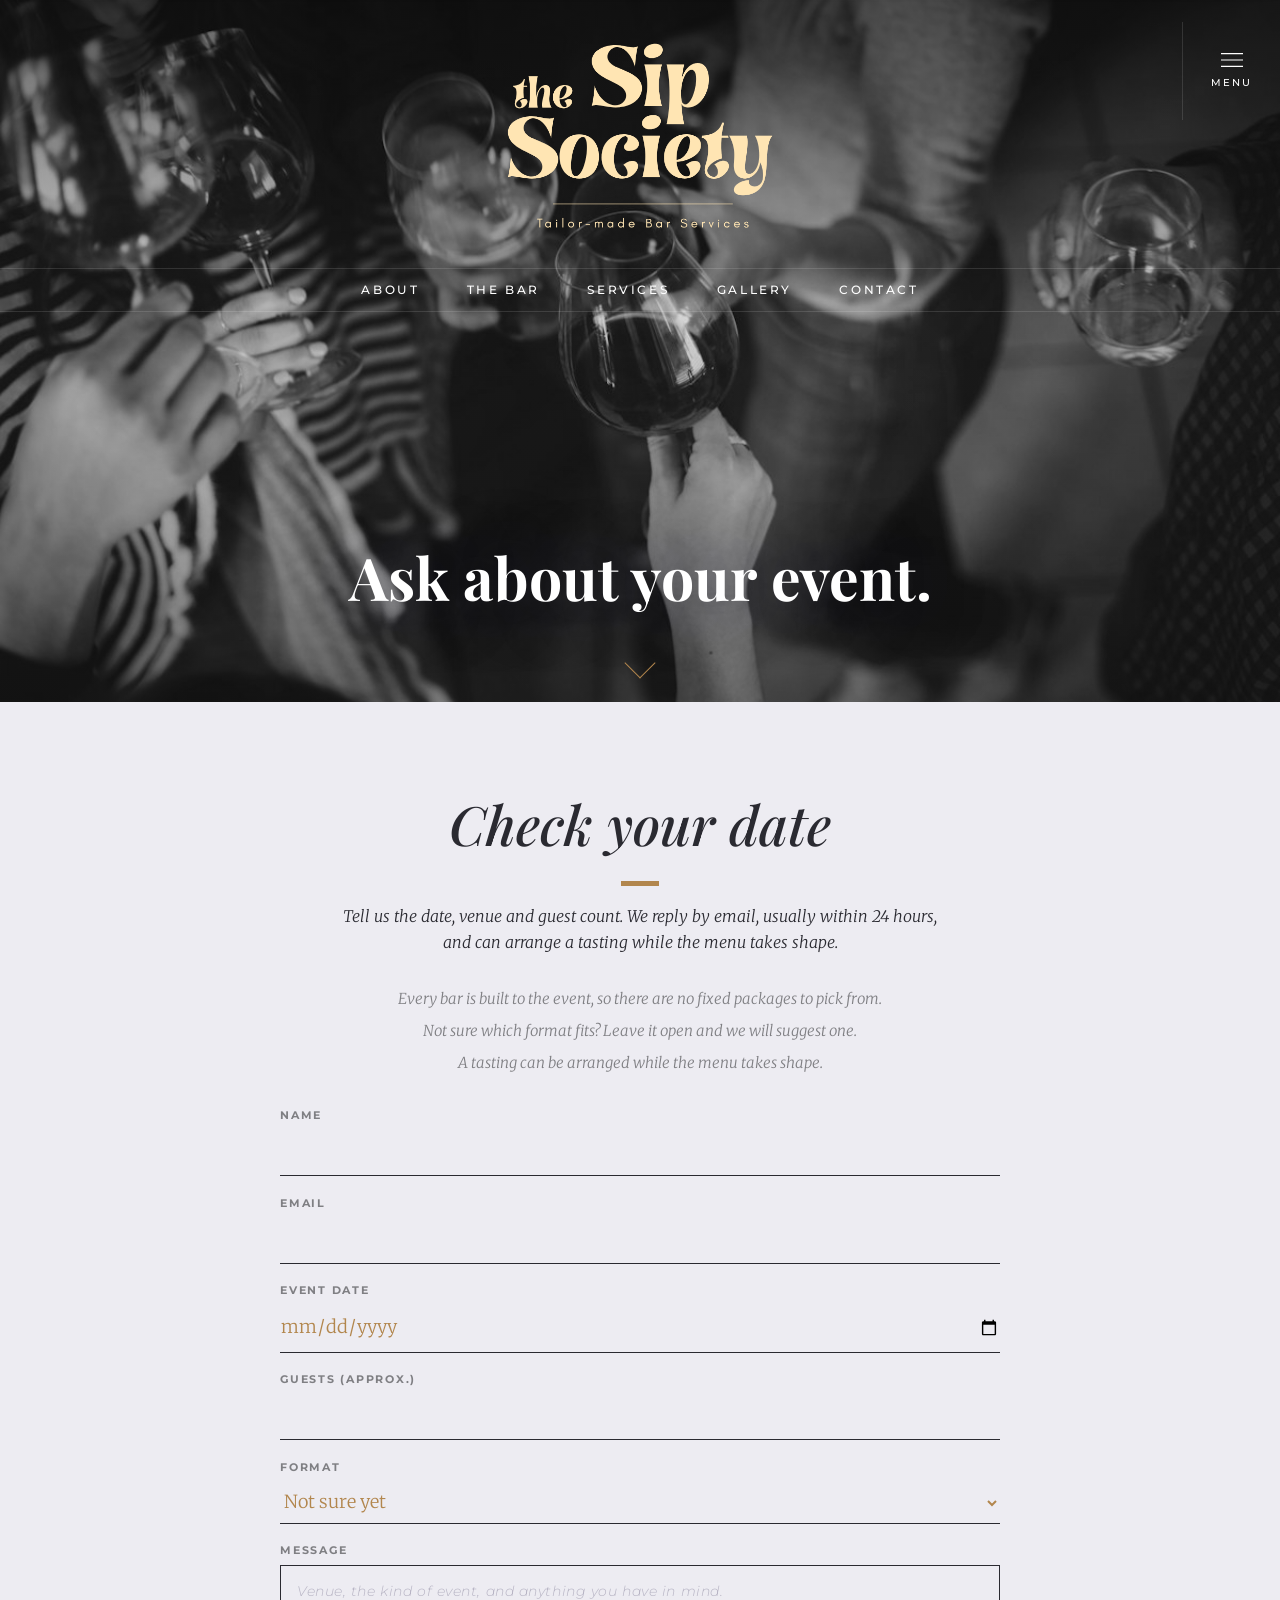
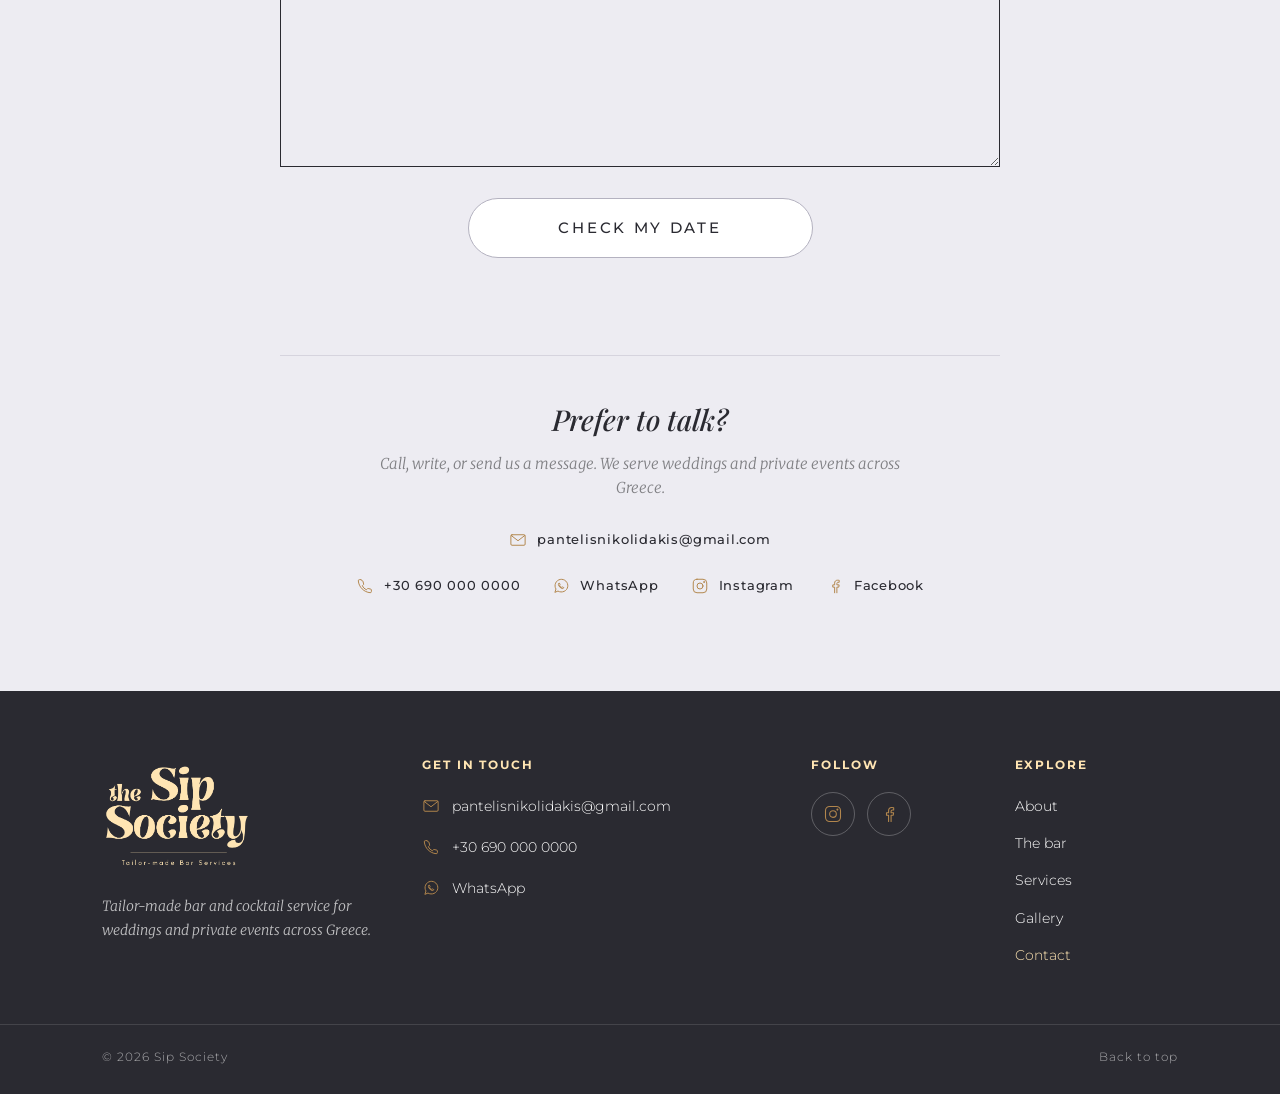
==== commit d4fa584b: "Redesign footer with improved layout, responsive styling, and updated links; introduce "back to top"" ====
--- a/contact.html
+++ b/contact.html
@@ -30,7 +30,7 @@
     }
     </script>
   </head>
-  <body>
+  <body id="top">
     <a class="skip" href="#contact">Skip to the form</a>
 
     <header class="sticky-bar">
@@ -149,26 +149,41 @@
     </main>
 
     <footer class="site-footer">
-      <nav class="footer-nav" aria-label="Footer">
-        <a href="index.html#about"><strong>About</strong><span>The bar we bring to the night</span></a>
-        <a href="index.html#bar"><strong>The bar</strong><span>Weddings, events, and service</span></a>
-        <a href="services.html"><strong>Services</strong><span>What is offered, and the options</span></a>
-        <a href="gallery.html"><strong>Gallery</strong><span>Photographs from the counter</span></a>
-        <a href="contact.html" aria-current="page"><strong>Contact</strong><span>Ask about a date</span></a>
-      </nav>
-      <div class="footer-contact">
-        <ul class="contact-links">
-          <li class="contact-email"><a href="mailto:pantelisnikolidakis@gmail.com"><svg viewBox="0 0 24 24" aria-hidden="true"><rect x="2.5" y="5" width="19" height="14" rx="1.5"/><path d="M3 6l9 7 9-7"/></svg><span>pantelisnikolidakis@gmail.com</span></a></li>
-          <!-- TODO: placeholder phone and WhatsApp numbers, replace with the real ones -->
-          <li><a href="tel:+306900000000"><svg viewBox="0 0 24 24" aria-hidden="true"><path d="M6.6 3.5h-2a1.5 1.5 0 0 0-1.5 1.6c.6 8.2 7.6 15.2 15.8 15.8a1.5 1.5 0 0 0 1.6-1.5v-2.2a1 1 0 0 0-.8-1l-3.5-.9a1 1 0 0 0-1 .3l-1.4 1.5a12 12 0 0 1-5.4-5.4l1.5-1.4a1 1 0 0 0 .3-1l-.9-3.5a1 1 0 0 0-1-.8z"/></svg><span>+30 690 000 0000</span></a></li>
-          <li><a href="https://wa.me/306900000000" target="_blank" rel="noopener"><svg viewBox="0 0 24 24" aria-hidden="true"><path d="M4 20l1.3-4A8.5 8.5 0 1 1 8.4 19z"/><path d="M9.2 8.6c.3-.4.7-.4.9 0l.6 1.3c.1.3 0 .5-.2.7l-.4.4a5 5 0 0 0 2.9 2.9l.4-.4c.2-.2.4-.3.7-.2l1.3.6c.4.2.4.6 0 .9-.6.6-1.4.8-2.2.5a7.5 7.5 0 0 1-4.5-4.5c-.3-.8-.1-1.6.5-2.2z"/></svg><span>WhatsApp</span></a></li>
-          <li><a href="https://www.instagram.com/pantelisnikolidakis/" target="_blank" rel="noopener"><svg viewBox="0 0 24 24" aria-hidden="true"><rect x="3" y="3" width="18" height="18" rx="5"/><circle cx="12" cy="12" r="4"/><circle cx="17.3" cy="6.7" r=".6"/></svg><span>Instagram</span></a></li>
-          <li><a href="https://www.facebook.com/share/1DG5RxUV88/" target="_blank" rel="noopener"><svg viewBox="0 0 24 24" aria-hidden="true"><path d="M14.5 21v-7.5h2.6l.4-3h-3V8.6c0-.9.3-1.5 1.6-1.5h1.5V4.4a20 20 0 0 0-2.3-.1c-2.3 0-3.8 1.4-3.8 3.9v2.3H9v3h2.5V21"/></svg><span>Facebook</span></a></li>
-        </ul>
-        <p class="footer-area">Weddings and private events across Greece</p>
+      <div class="footer-main">
+        <div class="footer-brand">
+          <a href="index.html"><img src="images/logo-word.png" alt="The Sip Society" width="397" height="323" loading="lazy"></a>
+          <p>Tailor-made bar and cocktail service for weddings and private events across Greece.</p>
+        </div>
+        <div class="footer-col">
+          <h2 class="footer-label">Get in touch</h2>
+          <ul class="footer-contact">
+            <li><a href="mailto:pantelisnikolidakis@gmail.com"><svg viewBox="0 0 24 24" aria-hidden="true"><rect x="2.5" y="5" width="19" height="14" rx="1.5"/><path d="M3 6l9 7 9-7"/></svg><span>pantelisnikolidakis@gmail.com</span></a></li>
+            <!-- TODO: placeholder phone and WhatsApp numbers, replace with the real ones -->
+            <li><a href="tel:+306900000000"><svg viewBox="0 0 24 24" aria-hidden="true"><path d="M6.6 3.5h-2a1.5 1.5 0 0 0-1.5 1.6c.6 8.2 7.6 15.2 15.8 15.8a1.5 1.5 0 0 0 1.6-1.5v-2.2a1 1 0 0 0-.8-1l-3.5-.9a1 1 0 0 0-1 .3l-1.4 1.5a12 12 0 0 1-5.4-5.4l1.5-1.4a1 1 0 0 0 .3-1l-.9-3.5a1 1 0 0 0-1-.8z"/></svg><span>+30 690 000 0000</span></a></li>
+            <li><a href="https://wa.me/306900000000" target="_blank" rel="noopener"><svg viewBox="0 0 24 24" aria-hidden="true"><path d="M4 20l1.3-4A8.5 8.5 0 1 1 8.4 19z"/><path d="M9.2 8.6c.3-.4.7-.4.9 0l.6 1.3c.1.3 0 .5-.2.7l-.4.4a5 5 0 0 0 2.9 2.9l.4-.4c.2-.2.4-.3.7-.2l1.3.6c.4.2.4.6 0 .9-.6.6-1.4.8-2.2.5a7.5 7.5 0 0 1-4.5-4.5c-.3-.8-.1-1.6.5-2.2z"/></svg><span>WhatsApp</span></a></li>
+          </ul>
+        </div>
+        <div class="footer-col">
+          <h2 class="footer-label">Follow</h2>
+          <ul class="footer-social">
+            <li><a href="https://www.instagram.com/pantelisnikolidakis/" target="_blank" rel="noopener" aria-label="Instagram"><svg viewBox="0 0 24 24" aria-hidden="true"><rect x="3" y="3" width="18" height="18" rx="5"/><circle cx="12" cy="12" r="4"/><circle cx="17.3" cy="6.7" r=".6"/></svg></a></li>
+            <li><a href="https://www.facebook.com/share/1DG5RxUV88/" target="_blank" rel="noopener" aria-label="Facebook"><svg viewBox="0 0 24 24" aria-hidden="true"><path d="M14.5 21v-7.5h2.6l.4-3h-3V8.6c0-.9.3-1.5 1.6-1.5h1.5V4.4a20 20 0 0 0-2.3-.1c-2.3 0-3.8 1.4-3.8 3.9v2.3H9v3h2.5V21"/></svg></a></li>
+          </ul>
+        </div>
+        <nav class="footer-col footer-nav" aria-label="Footer">
+          <h2 class="footer-label">Explore</h2>
+          <ul>
+            <li><a href="index.html#about">About</a></li>
+            <li><a href="index.html#bar">The bar</a></li>
+            <li><a href="services.html">Services</a></li>
+            <li><a href="gallery.html">Gallery</a></li>
+            <li><a href="contact.html" aria-current="page">Contact</a></li>
+          </ul>
+        </nav>
       </div>
       <div class="footer-meta">
         <p>&copy; <span id="year">2026</span> Sip Society</p>
+        <a href="#top">Back to top</a>
       </div>
     </footer>
 
--- a/css/styles.css
+++ b/css/styles.css
@@ -1068,76 +1068,193 @@
 /* Footer */
 
 .site-footer {
-  color: var(--ink);
+  background: var(--ink);
+  color: #fff;
 }
 
 .footer-cta {
   padding: 78px 8% 70px;
-  background: var(--ink);
-  color: #fff;
+  background: var(--green);
   text-align: center;
 }
 
 .footer-cta h2 {
   margin: 0;
+  color: var(--banana);
   font-family: var(--serif);
   font-size: clamp(2.1rem, 4vw, 2.75rem);
   font-style: italic;
   font-weight: 500;
 }
 
-.footer-nav {
+.footer-main {
   display: grid;
-  grid-template-columns: repeat(5, minmax(0, 1fr));
-  gap: 1px;
-  background: var(--line);
-  border-top: 1px solid var(--line);
-}
-
+  grid-template-columns: minmax(0, 1.2fr) minmax(0, 1.5fr) minmax(0, 0.7fr) minmax(0, 0.7fr);
+  gap: 40px;
+  padding: 64px 8% 56px;
+}
+
+.footer-brand img {
+  width: 150px;
+  height: auto;
+}
+
+.footer-brand p {
+  margin: 18px 0 0;
+  max-width: 20rem;
+  color: rgba(255, 255, 255, 0.7);
+  font-size: 14px;
+  font-style: italic;
+  line-height: 1.7;
+}
+
+.footer-label {
+  margin: 0 0 18px;
+  color: var(--banana);
+  font-family: var(--sans);
+  font-size: 12px;
+  font-weight: 700;
+  letter-spacing: 0.16em;
+  text-transform: uppercase;
+}
+
+.footer-col ul {
+  display: grid;
+  gap: 10px;
+  margin: 0;
+  padding: 0;
+  list-style: none;
+}
+
+.footer-contact a,
 .footer-nav a {
+  color: #fff;
+  font-family: var(--sans);
+  font-size: 14px;
+  text-decoration: none;
+}
+
+.footer-contact a {
+  display: inline-flex;
+  align-items: center;
+  gap: 12px;
+  min-height: 28px;
+  overflow-wrap: anywhere;
+}
+
+.footer-contact a:hover,
+.footer-nav a:hover,
+.footer-nav a[aria-current="page"] {
+  color: var(--banana);
+}
+
+.footer-contact svg,
+.footer-social svg {
+  flex: none;
+  width: 18px;
+  height: 18px;
+  fill: none;
+  stroke: var(--gold);
+  stroke-width: 1.3;
+  stroke-linecap: round;
+  stroke-linejoin: round;
+}
+
+.footer-col .footer-social {
+  display: flex;
+  gap: 12px;
+}
+
+.footer-social a {
   display: grid;
-  gap: 8px;
-  padding: 32px 26px 36px;
-  background: #fff;
+  place-items: center;
+  width: 44px;
+  height: 44px;
+  border: 1px solid rgba(255, 255, 255, 0.25);
+  border-radius: 50%;
+}
+
+.footer-social svg {
+  width: 20px;
+  height: 20px;
+}
+
+.footer-social a:hover {
+  border-color: var(--gold);
+  background: var(--gold);
+}
+
+.footer-social a:hover svg {
+  stroke: #fff;
+}
+
+.footer-meta {
+  display: flex;
+  justify-content: space-between;
+  align-items: center;
+  gap: 16px;
+  padding: 22px 8% 28px;
+  border-top: 1px solid rgba(255, 255, 255, 0.12);
+  color: rgba(255, 255, 255, 0.6);
+  font-family: var(--sans);
+  font-size: 12px;
+  letter-spacing: 0.08em;
+}
+
+.footer-meta p {
+  margin: 0;
+}
+
+.footer-meta a {
+  color: inherit;
   text-decoration: none;
 }
 
-.footer-nav strong {
-  color: var(--gold);
-  font-family: var(--sans);
-  font-size: 13px;
-  font-weight: 700;
-  letter-spacing: 0.14em;
-  text-transform: uppercase;
-}
-
-.footer-nav span,
-.footer-meta {
-  color: var(--muted);
-  font-family: var(--body);
-  font-size: 14px;
-  font-style: italic;
-  font-weight: 300;
-}
-
-.footer-meta {
-  padding: 14px 8% 40px;
-  text-align: center;
-}
-
-.footer-contact {
-  padding: 36px 8% 8px;
-  text-align: center;
-}
-
-.footer-area {
-  margin: 18px 0 0;
-  color: var(--muted);
-  font-size: 14px;
-  font-style: italic;
-}
-
-/* Contact links (footer and contact page) */
+.footer-meta a:hover {
+  color: var(--banana);
+}
+
+@media (max-width: 1000px) {
+  .footer-main {
+    grid-template-columns: repeat(2, minmax(0, 1fr));
+  }
+}
+
+@media (max-width: 620px) {
+  .footer-main {
+    grid-template-columns: minmax(0, 1fr);
+    gap: 30px;
+    padding: 40px 22px 34px;
+  }
+
+  .footer-brand img {
+    width: 112px;
+  }
+
+  .footer-brand p {
+    margin-top: 12px;
+  }
+
+  .footer-label {
+    margin-bottom: 12px;
+  }
+
+  .footer-col ul {
+    gap: 6px;
+  }
+
+  .footer-col.footer-nav ul {
+    display: flex;
+    flex-wrap: wrap;
+    gap: 8px 22px;
+  }
+
+  .footer-meta {
+    padding-inline: 22px;
+  }
+}
+
+/* Contact page: direct links */
 
 .contact-links {
   display: flex;
@@ -1206,14 +1323,6 @@
   justify-content: center;
 }
 
-@media (max-width: 1180px) {
-  .footer-contact .contact-email {
-    display: flex;
-    flex-basis: 100%;
-    justify-content: center;
-  }
-}
-
 @media (max-width: 620px) {
   .contact-links {
     flex-direction: column;
@@ -1222,14 +1331,6 @@
   }
 }
 
-.footer-meta p {
-  margin: 0.2rem 0;
-}
-
-.footer-meta a {
-  color: var(--gold);
-}
-
 @media (max-width: 900px) {
   .hero-nav {
     display: none;
@@ -1247,7 +1348,6 @@
   .split,
   .offer-grid,
   .preview-grid,
-  .footer-nav,
   .gallery {
     grid-template-columns: 1fr;
   }
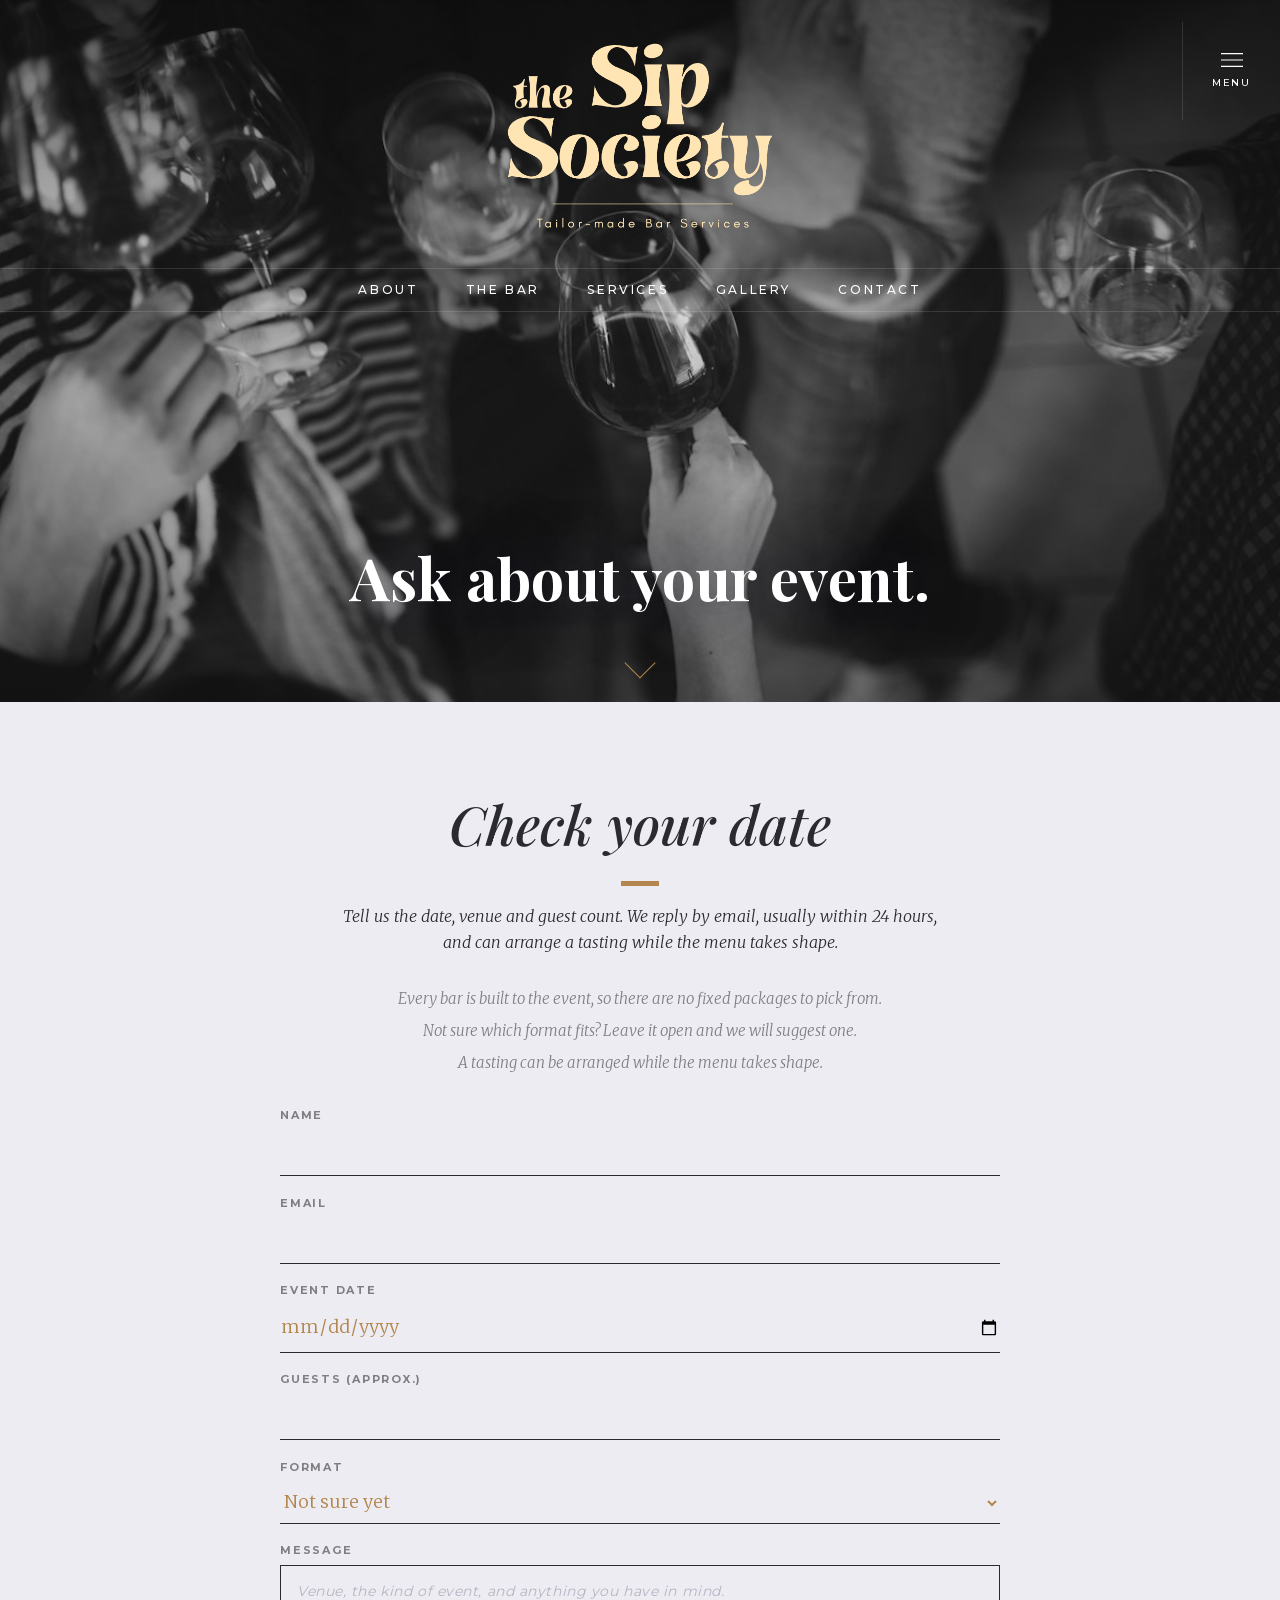
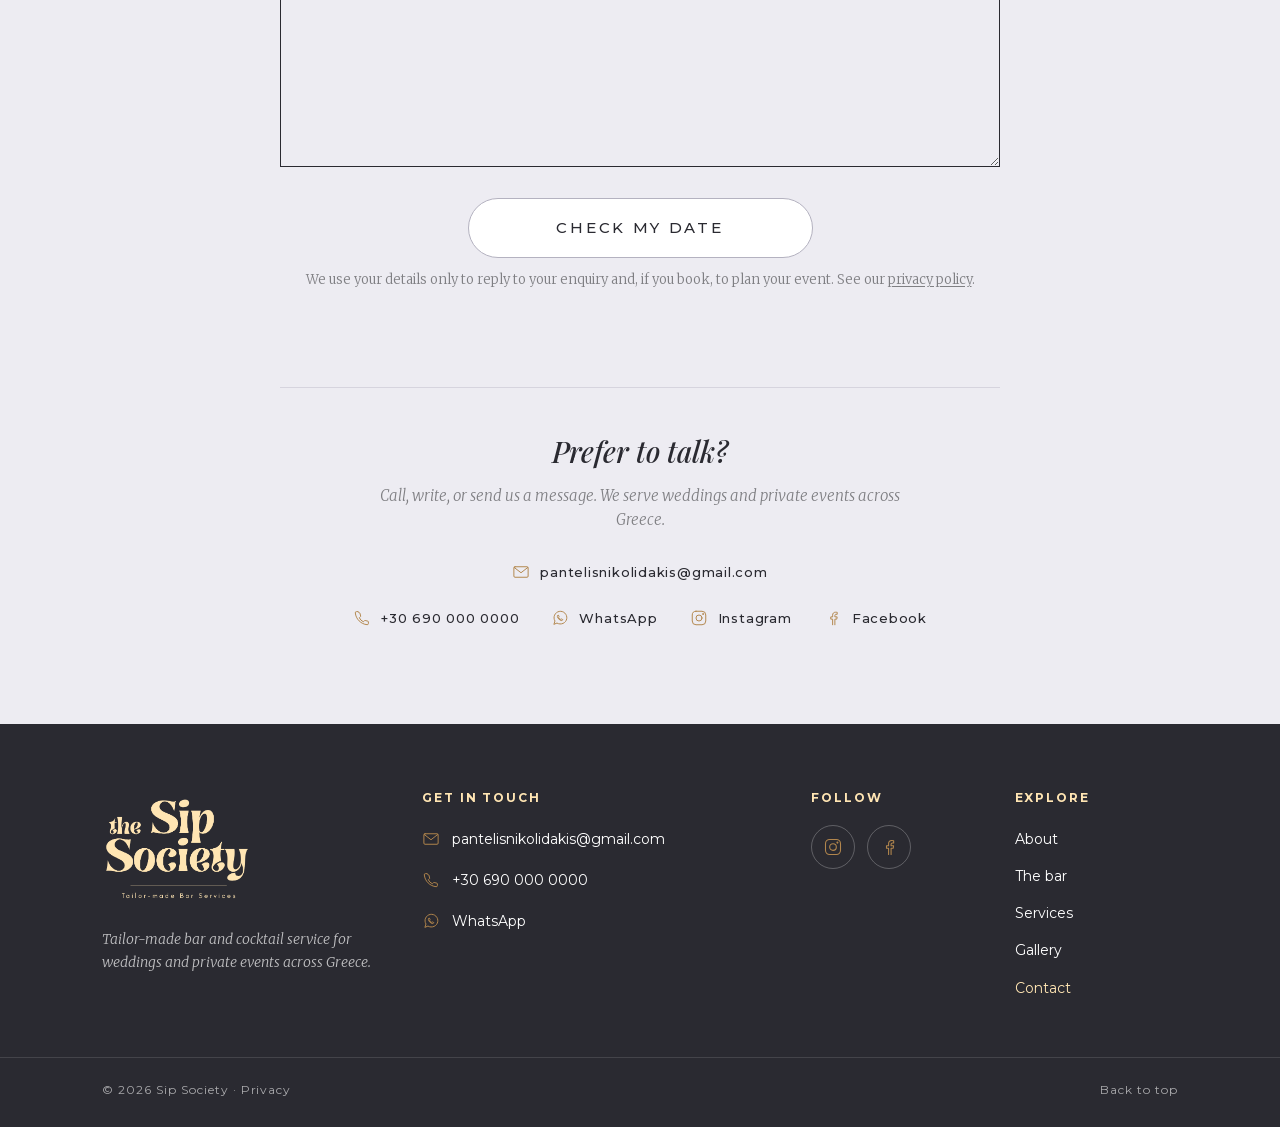
==== commit dede6364: "Introduce privacy policy page, self-hosted fonts, and updated footer links to comply with GDPR and e" ====
--- a/contact.html
+++ b/contact.html
@@ -7,9 +7,7 @@
     <meta name="description" content="Ask The Sip Society about your wedding or event. Send the date, venue and guest count and we reply by email, usually within 24 hours.">
     <meta name="theme-color" content="#b2864d">
     <link rel="icon" href="images/mark.svg" type="image/svg+xml">
-    <link rel="preconnect" href="https://fonts.googleapis.com">
-    <link rel="preconnect" href="https://fonts.gstatic.com" crossorigin>
-    <link href="https://fonts.googleapis.com/css2?family=Merriweather:ital,wght@0,300;0,400;1,300;1,400&family=Montserrat:wght@400;500;700&family=Playfair+Display:ital,wght@0,600;0,700;1,500;1,600;1,700&display=swap" rel="stylesheet">
+    <link rel="stylesheet" href="css/fonts.css">
     <link rel="stylesheet" href="css/styles.css">
     <!-- TODO: telephone is a placeholder; add "url" and "image" once the domain is live -->
     <script type="application/ld+json">
@@ -130,6 +128,7 @@
               <textarea name="message" rows="6" required maxlength="4000" placeholder="Venue, the kind of event, and anything you have in mind."></textarea>
             </label>
             <button class="pill pill-quiet" type="submit">Check my date</button>
+            <p class="form-privacy">We use your details only to reply to your enquiry and, if you book, to plan your event. See our <a href="privacy.html">privacy policy</a>.</p>
             <p class="form-status" id="form-status" role="status"></p>
           </form>
           <div class="contact-direct">
@@ -182,7 +181,7 @@
         </nav>
       </div>
       <div class="footer-meta">
-        <p>&copy; <span id="year">2026</span> Sip Society</p>
+        <p>&copy; <span id="year">2026</span> Sip Society <span aria-hidden="true">&middot;</span> <a href="privacy.html">Privacy</a></p>
         <a href="#top">Back to top</a>
       </div>
     </footer>
--- a/css/fonts.css
+++ b/css/fonts.css
@@ -0,0 +1,91 @@
+/* Self-hosted Google Fonts (SIL Open Font License), latin and latin-ext subsets only. */
+
+@font-face {
+  font-family: "Merriweather";
+  font-style: italic;
+  font-weight: 300 400;
+  font-display: swap;
+  src: url("../fonts/merriweather-italic-latin-ext.woff2") format("woff2");
+  unicode-range: U+0100-02BA, U+02BD-02C5, U+02C7-02CC, U+02CE-02D7, U+02DD-02FF, U+0304, U+0308, U+0329, U+1D00-1DBF, U+1E00-1E9F, U+1EF2-1EFF, U+2020, U+20A0-20AB, U+20AD-20C4, U+2113, U+2C60-2C7F, U+A720-A7FF;
+}
+
+@font-face {
+  font-family: "Merriweather";
+  font-style: italic;
+  font-weight: 300 400;
+  font-display: swap;
+  src: url("../fonts/merriweather-italic-latin.woff2") format("woff2");
+  unicode-range: U+0000-00FF, U+0131, U+0152-0153, U+02BB-02BC, U+02C6, U+02DA, U+02DC, U+0304, U+0308, U+0329, U+2000-206F, U+20AC, U+2122, U+2191, U+2193, U+2212, U+2215, U+FEFF, U+FFFD;
+}
+
+@font-face {
+  font-family: "Merriweather";
+  font-style: normal;
+  font-weight: 300 400;
+  font-display: swap;
+  src: url("../fonts/merriweather-normal-latin-ext.woff2") format("woff2");
+  unicode-range: U+0100-02BA, U+02BD-02C5, U+02C7-02CC, U+02CE-02D7, U+02DD-02FF, U+0304, U+0308, U+0329, U+1D00-1DBF, U+1E00-1E9F, U+1EF2-1EFF, U+2020, U+20A0-20AB, U+20AD-20C4, U+2113, U+2C60-2C7F, U+A720-A7FF;
+}
+
+@font-face {
+  font-family: "Merriweather";
+  font-style: normal;
+  font-weight: 300 400;
+  font-display: swap;
+  src: url("../fonts/merriweather-normal-latin.woff2") format("woff2");
+  unicode-range: U+0000-00FF, U+0131, U+0152-0153, U+02BB-02BC, U+02C6, U+02DA, U+02DC, U+0304, U+0308, U+0329, U+2000-206F, U+20AC, U+2122, U+2191, U+2193, U+2212, U+2215, U+FEFF, U+FFFD;
+}
+
+@font-face {
+  font-family: "Montserrat";
+  font-style: normal;
+  font-weight: 400 700;
+  font-display: swap;
+  src: url("../fonts/montserrat-normal-latin-ext.woff2") format("woff2");
+  unicode-range: U+0100-02BA, U+02BD-02C5, U+02C7-02CC, U+02CE-02D7, U+02DD-02FF, U+0304, U+0308, U+0329, U+1D00-1DBF, U+1E00-1E9F, U+1EF2-1EFF, U+2020, U+20A0-20AB, U+20AD-20C4, U+2113, U+2C60-2C7F, U+A720-A7FF;
+}
+
+@font-face {
+  font-family: "Montserrat";
+  font-style: normal;
+  font-weight: 400 700;
+  font-display: swap;
+  src: url("../fonts/montserrat-normal-latin.woff2") format("woff2");
+  unicode-range: U+0000-00FF, U+0131, U+0152-0153, U+02BB-02BC, U+02C6, U+02DA, U+02DC, U+0304, U+0308, U+0329, U+2000-206F, U+20AC, U+2122, U+2191, U+2193, U+2212, U+2215, U+FEFF, U+FFFD;
+}
+
+@font-face {
+  font-family: "Playfair Display";
+  font-style: italic;
+  font-weight: 500 700;
+  font-display: swap;
+  src: url("../fonts/playfair-display-italic-latin-ext.woff2") format("woff2");
+  unicode-range: U+0100-02BA, U+02BD-02C5, U+02C7-02CC, U+02CE-02D7, U+02DD-02FF, U+0304, U+0308, U+0329, U+1D00-1DBF, U+1E00-1E9F, U+1EF2-1EFF, U+2020, U+20A0-20AB, U+20AD-20C4, U+2113, U+2C60-2C7F, U+A720-A7FF;
+}
+
+@font-face {
+  font-family: "Playfair Display";
+  font-style: italic;
+  font-weight: 500 700;
+  font-display: swap;
+  src: url("../fonts/playfair-display-italic-latin.woff2") format("woff2");
+  unicode-range: U+0000-00FF, U+0131, U+0152-0153, U+02BB-02BC, U+02C6, U+02DA, U+02DC, U+0304, U+0308, U+0329, U+2000-206F, U+20AC, U+2122, U+2191, U+2193, U+2212, U+2215, U+FEFF, U+FFFD;
+}
+
+@font-face {
+  font-family: "Playfair Display";
+  font-style: normal;
+  font-weight: 600 700;
+  font-display: swap;
+  src: url("../fonts/playfair-display-normal-latin-ext.woff2") format("woff2");
+  unicode-range: U+0100-02BA, U+02BD-02C5, U+02C7-02CC, U+02CE-02D7, U+02DD-02FF, U+0304, U+0308, U+0329, U+1D00-1DBF, U+1E00-1E9F, U+1EF2-1EFF, U+2020, U+20A0-20AB, U+20AD-20C4, U+2113, U+2C60-2C7F, U+A720-A7FF;
+}
+
+@font-face {
+  font-family: "Playfair Display";
+  font-style: normal;
+  font-weight: 600 700;
+  font-display: swap;
+  src: url("../fonts/playfair-display-normal-latin.woff2") format("woff2");
+  unicode-range: U+0000-00FF, U+0131, U+0152-0153, U+02BB-02BC, U+02C6, U+02DA, U+02DC, U+0304, U+0308, U+0329, U+2000-206F, U+20AC, U+2122, U+2191, U+2193, U+2212, U+2215, U+FEFF, U+FFFD;
+}
--- a/css/styles.css
+++ b/css/styles.css
@@ -152,6 +152,10 @@
   min-height: 78vh;
 }
 
+.hero-legal {
+  min-height: max(56vh, 520px);
+}
+
 .hero-photo {
   position: absolute;
   inset: 0;
@@ -1065,6 +1069,98 @@
   text-align: center;
 }
 
+.form-privacy {
+  margin: -0.4rem 0 0;
+  color: var(--muted);
+  font-size: 13px;
+  text-align: center;
+}
+
+.form-privacy a {
+  color: inherit;
+  text-underline-offset: 2px;
+}
+
+.form-privacy a:hover {
+  color: var(--gold);
+}
+
+/* Privacy policy */
+
+.legal {
+  max-width: 720px;
+  margin: 0 auto;
+  padding: 64px 22px 88px;
+  color: var(--ink);
+  font-size: 16px;
+  line-height: 1.75;
+}
+
+.legal-updated {
+  color: var(--muted);
+  font-family: var(--sans);
+  font-size: 11px;
+  font-weight: 700;
+  letter-spacing: 0.16em;
+  text-transform: uppercase;
+}
+
+.legal h2 {
+  margin: 44px 0 10px;
+  font-family: var(--serif);
+  font-size: 1.7rem;
+  font-style: italic;
+  font-weight: 500;
+}
+
+.legal a {
+  color: var(--gold-deep);
+  text-underline-offset: 2px;
+}
+
+.legal ul {
+  padding-left: 1.2rem;
+}
+
+.legal li + li {
+  margin-top: 6px;
+}
+
+.legal-details {
+  display: grid;
+  grid-template-columns: max-content 1fr;
+  gap: 6px 24px;
+  margin: 20px 0 0;
+  padding: 18px 22px;
+  background: var(--form);
+  font-size: 15px;
+}
+
+.legal-details dt {
+  color: var(--muted);
+  font-family: var(--sans);
+  font-size: 11px;
+  font-weight: 700;
+  letter-spacing: 0.16em;
+  line-height: 2.2;
+  text-transform: uppercase;
+}
+
+.legal-details dd {
+  margin: 0;
+}
+
+@media (max-width: 620px) {
+  .legal-details {
+    grid-template-columns: 1fr;
+    gap: 0;
+  }
+
+  .legal-details dd + dt {
+    margin-top: 10px;
+  }
+}
+
 /* Footer */
 
 .site-footer {
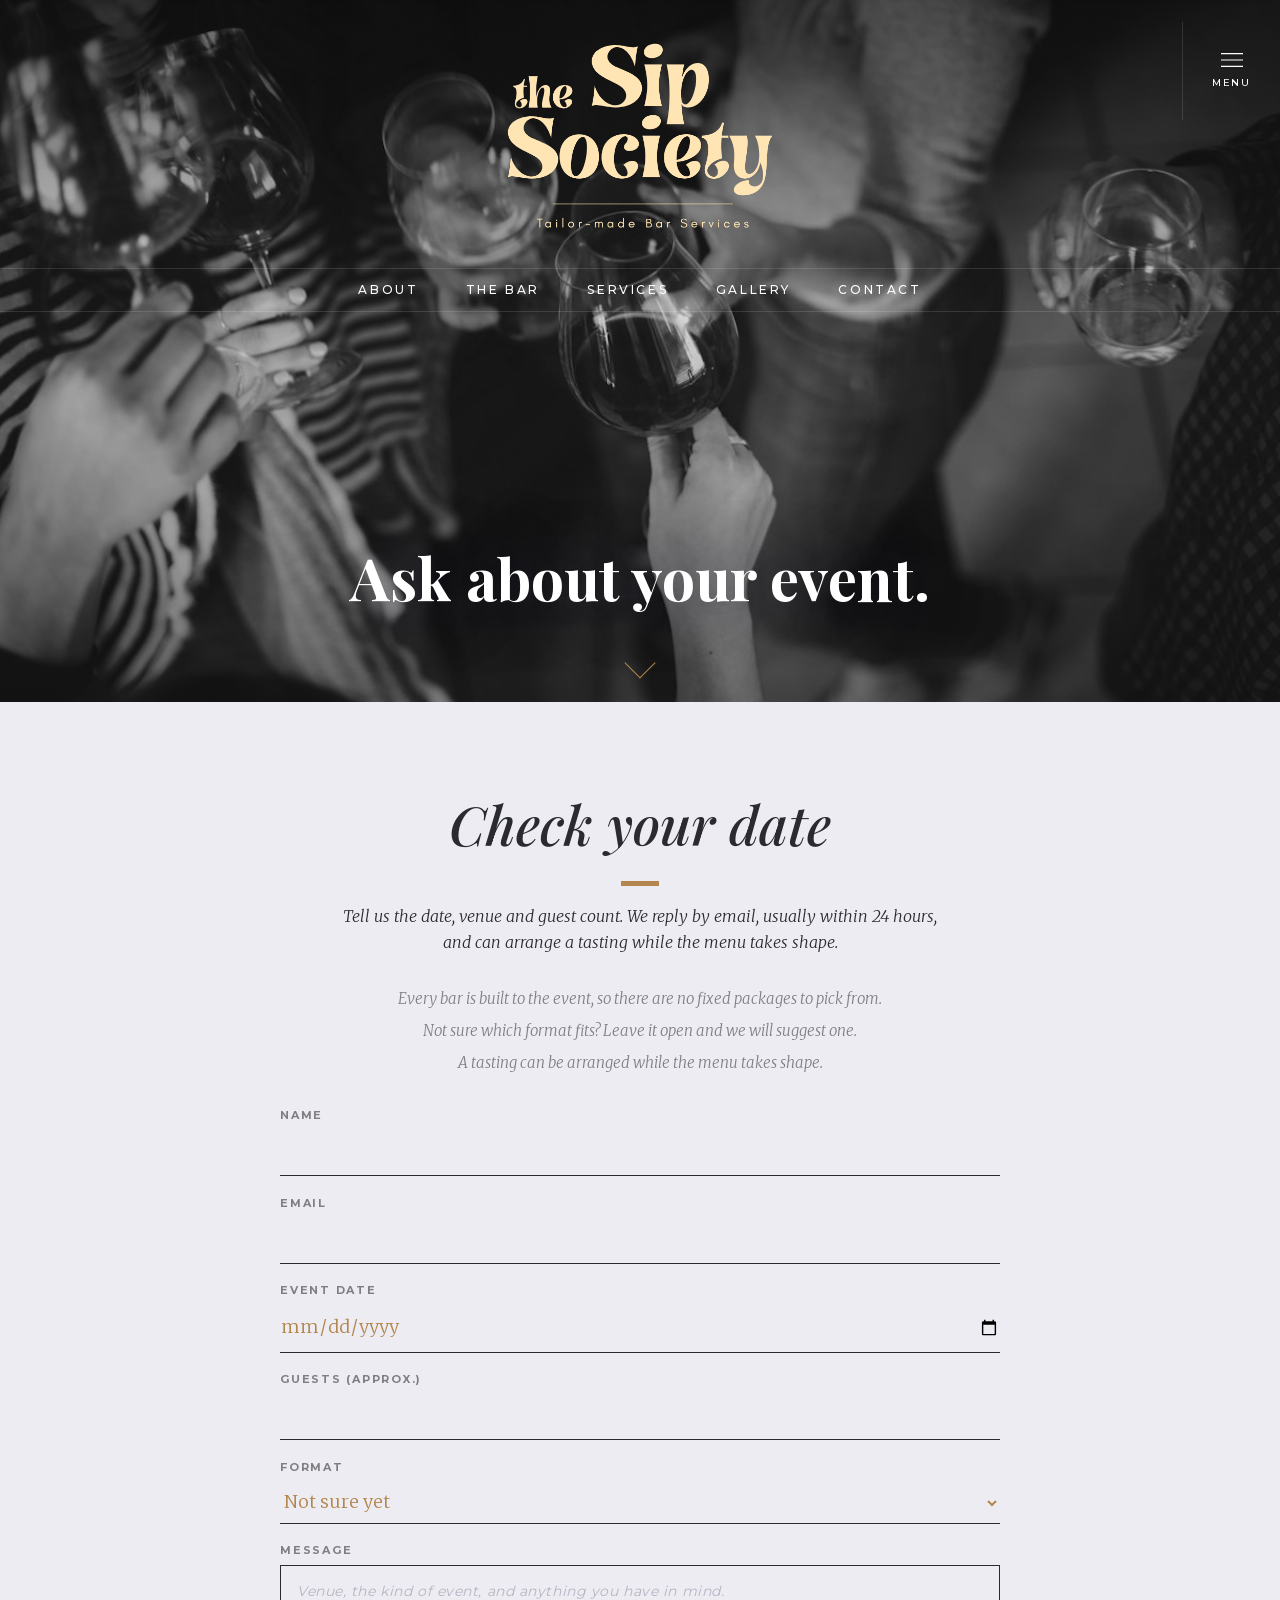
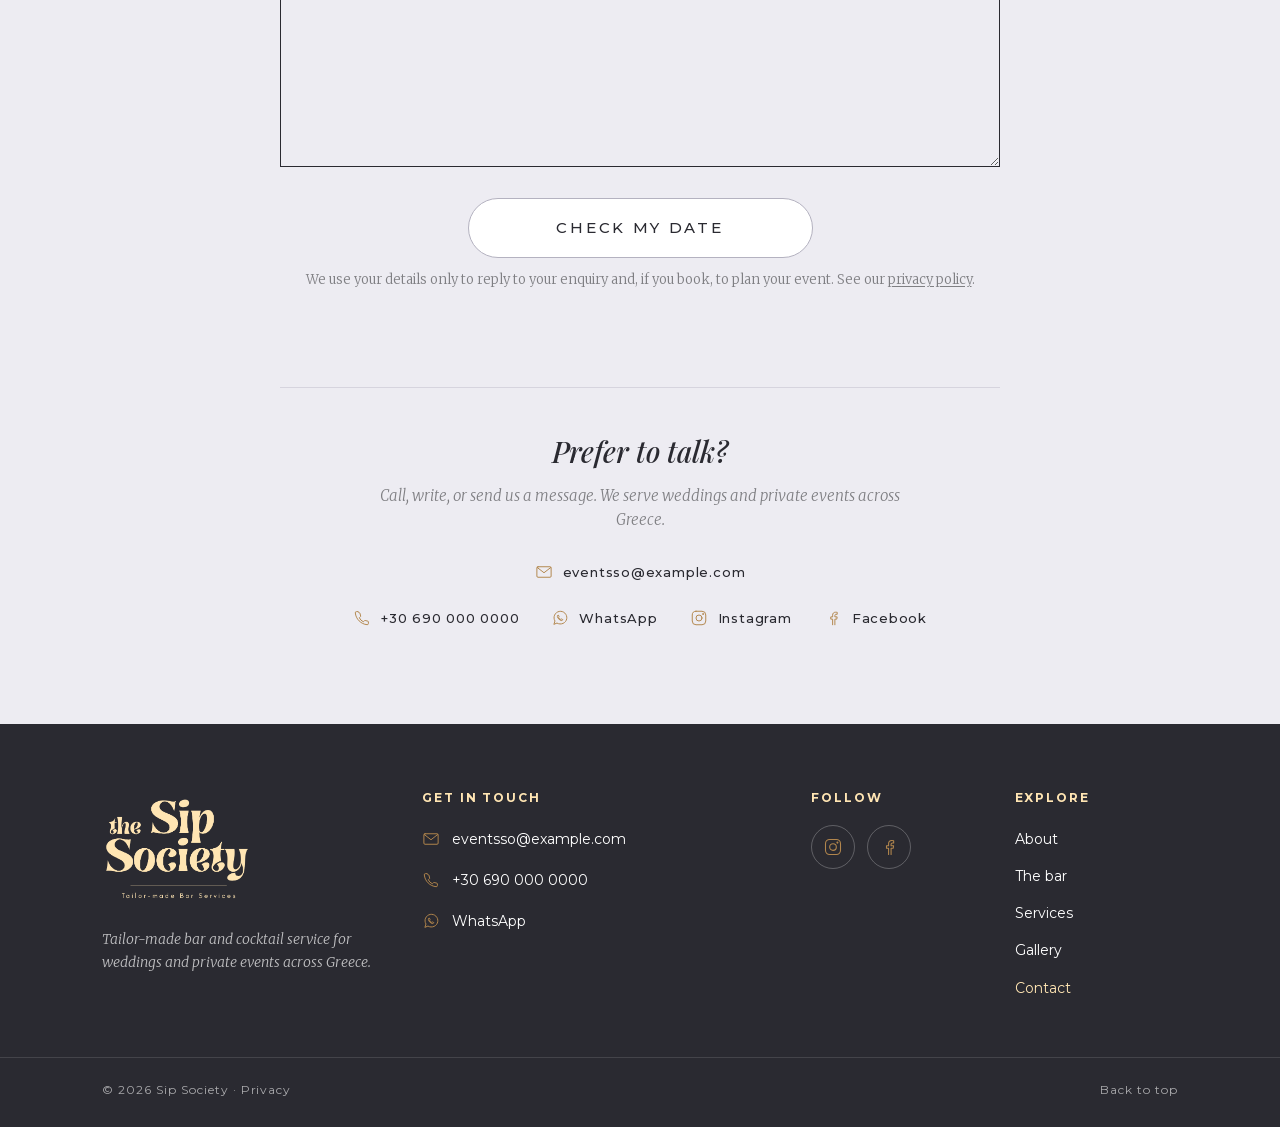
==== commit e22b3e30: "Update contact email to eventsso@example.com across site for consistency and accuracy." ====
--- a/contact.html
+++ b/contact.html
@@ -17,7 +17,7 @@
       "name": "The Sip Society",
       "legalName": "Sip Society",
       "description": "Tailor-made wedding bar and cocktail service for weddings and private events.",
-      "email": "pantelisnikolidakis@gmail.com",
+      "email": "eventsso@example.com",
       "telephone": "+30 690 000 0000",
       "address": { "@type": "PostalAddress", "addressCountry": "GR" },
       "areaServed": { "@type": "Country", "name": "Greece" },
@@ -135,7 +135,7 @@
             <h3>Prefer to talk?</h3>
             <p>Call, write, or send us a message. We serve weddings and private events across Greece.</p>
             <ul class="contact-links">
-              <li class="contact-email"><a href="mailto:pantelisnikolidakis@gmail.com"><svg viewBox="0 0 24 24" aria-hidden="true"><rect x="2.5" y="5" width="19" height="14" rx="1.5"/><path d="M3 6l9 7 9-7"/></svg><span>pantelisnikolidakis@gmail.com</span></a></li>
+              <li class="contact-email"><a href="mailto:eventsso@example.com"><svg viewBox="0 0 24 24" aria-hidden="true"><rect x="2.5" y="5" width="19" height="14" rx="1.5"/><path d="M3 6l9 7 9-7"/></svg><span>eventsso@example.com</span></a></li>
               <!-- TODO: placeholder phone and WhatsApp numbers, replace with the real ones -->
               <li><a href="tel:+306900000000"><svg viewBox="0 0 24 24" aria-hidden="true"><path d="M6.6 3.5h-2a1.5 1.5 0 0 0-1.5 1.6c.6 8.2 7.6 15.2 15.8 15.8a1.5 1.5 0 0 0 1.6-1.5v-2.2a1 1 0 0 0-.8-1l-3.5-.9a1 1 0 0 0-1 .3l-1.4 1.5a12 12 0 0 1-5.4-5.4l1.5-1.4a1 1 0 0 0 .3-1l-.9-3.5a1 1 0 0 0-1-.8z"/></svg><span>+30 690 000 0000</span></a></li>
               <li><a href="https://wa.me/306900000000" target="_blank" rel="noopener"><svg viewBox="0 0 24 24" aria-hidden="true"><path d="M4 20l1.3-4A8.5 8.5 0 1 1 8.4 19z"/><path d="M9.2 8.6c.3-.4.7-.4.9 0l.6 1.3c.1.3 0 .5-.2.7l-.4.4a5 5 0 0 0 2.9 2.9l.4-.4c.2-.2.4-.3.7-.2l1.3.6c.4.2.4.6 0 .9-.6.6-1.4.8-2.2.5a7.5 7.5 0 0 1-4.5-4.5c-.3-.8-.1-1.6.5-2.2z"/></svg><span>WhatsApp</span></a></li>
@@ -156,7 +156,7 @@
         <div class="footer-col">
           <h2 class="footer-label">Get in touch</h2>
           <ul class="footer-contact">
-            <li><a href="mailto:pantelisnikolidakis@gmail.com"><svg viewBox="0 0 24 24" aria-hidden="true"><rect x="2.5" y="5" width="19" height="14" rx="1.5"/><path d="M3 6l9 7 9-7"/></svg><span>pantelisnikolidakis@gmail.com</span></a></li>
+            <li><a href="mailto:eventsso@example.com"><svg viewBox="0 0 24 24" aria-hidden="true"><rect x="2.5" y="5" width="19" height="14" rx="1.5"/><path d="M3 6l9 7 9-7"/></svg><span>eventsso@example.com</span></a></li>
             <!-- TODO: placeholder phone and WhatsApp numbers, replace with the real ones -->
             <li><a href="tel:+306900000000"><svg viewBox="0 0 24 24" aria-hidden="true"><path d="M6.6 3.5h-2a1.5 1.5 0 0 0-1.5 1.6c.6 8.2 7.6 15.2 15.8 15.8a1.5 1.5 0 0 0 1.6-1.5v-2.2a1 1 0 0 0-.8-1l-3.5-.9a1 1 0 0 0-1 .3l-1.4 1.5a12 12 0 0 1-5.4-5.4l1.5-1.4a1 1 0 0 0 .3-1l-.9-3.5a1 1 0 0 0-1-.8z"/></svg><span>+30 690 000 0000</span></a></li>
             <li><a href="https://wa.me/306900000000" target="_blank" rel="noopener"><svg viewBox="0 0 24 24" aria-hidden="true"><path d="M4 20l1.3-4A8.5 8.5 0 1 1 8.4 19z"/><path d="M9.2 8.6c.3-.4.7-.4.9 0l.6 1.3c.1.3 0 .5-.2.7l-.4.4a5 5 0 0 0 2.9 2.9l.4-.4c.2-.2.4-.3.7-.2l1.3.6c.4.2.4.6 0 .9-.6.6-1.4.8-2.2.5a7.5 7.5 0 0 1-4.5-4.5c-.3-.8-.1-1.6.5-2.2z"/></svg><span>WhatsApp</span></a></li>
--- a/css/styles.css
+++ b/css/styles.css
@@ -1829,19 +1829,32 @@
   color: #fff;
 }
 
-/* The image is the photo half of the brochure slide (960x1080), shown at its
-   own aspect ratio; the slant follows the brochure's gold line. */
+/* Four photos in a 2x2 grid, cut by the same slant as the home hero: the box
+   is the line colour, and the grid is clipped a few pixels short of it, so
+   the line and the gaps between photos both show it. */
+/* The ratio sets the minimum height; stretch lets the photo grow when the
+   copy beside it is taller, instead of leaving a green gap underneath. */
 .slant-photo {
+  aspect-ratio: 960 / 1080;
+  align-self: stretch;
   background: var(--gold);
   clip-path: polygon(0 0, 77.2% 0, 100% 100%, 0 100%);
 }
 
-.slant-photo img {
+.slant-grid {
+  display: grid;
+  grid-template-columns: repeat(2, minmax(0, 1fr));
+  grid-template-rows: repeat(2, minmax(0, 1fr));
+  gap: 4px;
+  height: 100%;
+  clip-path: polygon(0 0, calc(77.2% - 4px) 0, calc(100% - 4px) 100%, 0 100%);
+}
+
+.slant-grid img {
   width: 100%;
   height: 100%;
   object-fit: cover;
-  object-position: left top;
-  clip-path: polygon(0 0, 76.8% 0, 99.6% 100%, 0 100%);
+  filter: grayscale(1);
 }
 
 .slant-copy {
@@ -1896,8 +1909,9 @@
   background: var(--green);
 }
 
-/* The photo is the 960x1080 brochure slide, green and gold line included.
-   The box keeps that ratio so the clip follows the line in the picture. */
+/* The slanted edge is drawn here, not in the photo: the box is gold and the
+   photo is clipped a few pixels short of it, so the line stays put at any
+   screen shape. */
 .hero-slant {
   position: absolute;
   top: 0;
@@ -1912,8 +1926,8 @@
   width: 100%;
   height: 100%;
   object-fit: cover;
-  object-position: left top;
-  clip-path: polygon(0 0, 76.8% 0, 99.6% 100%, 0 100%);
+  object-position: center 40%;
+  clip-path: polygon(0 0, calc(77.2% - 4px) 0, calc(100% - 4px) 100%, 0 100%);
 }
 
 /* keeps the white nav legible where it crosses the bright photo */
